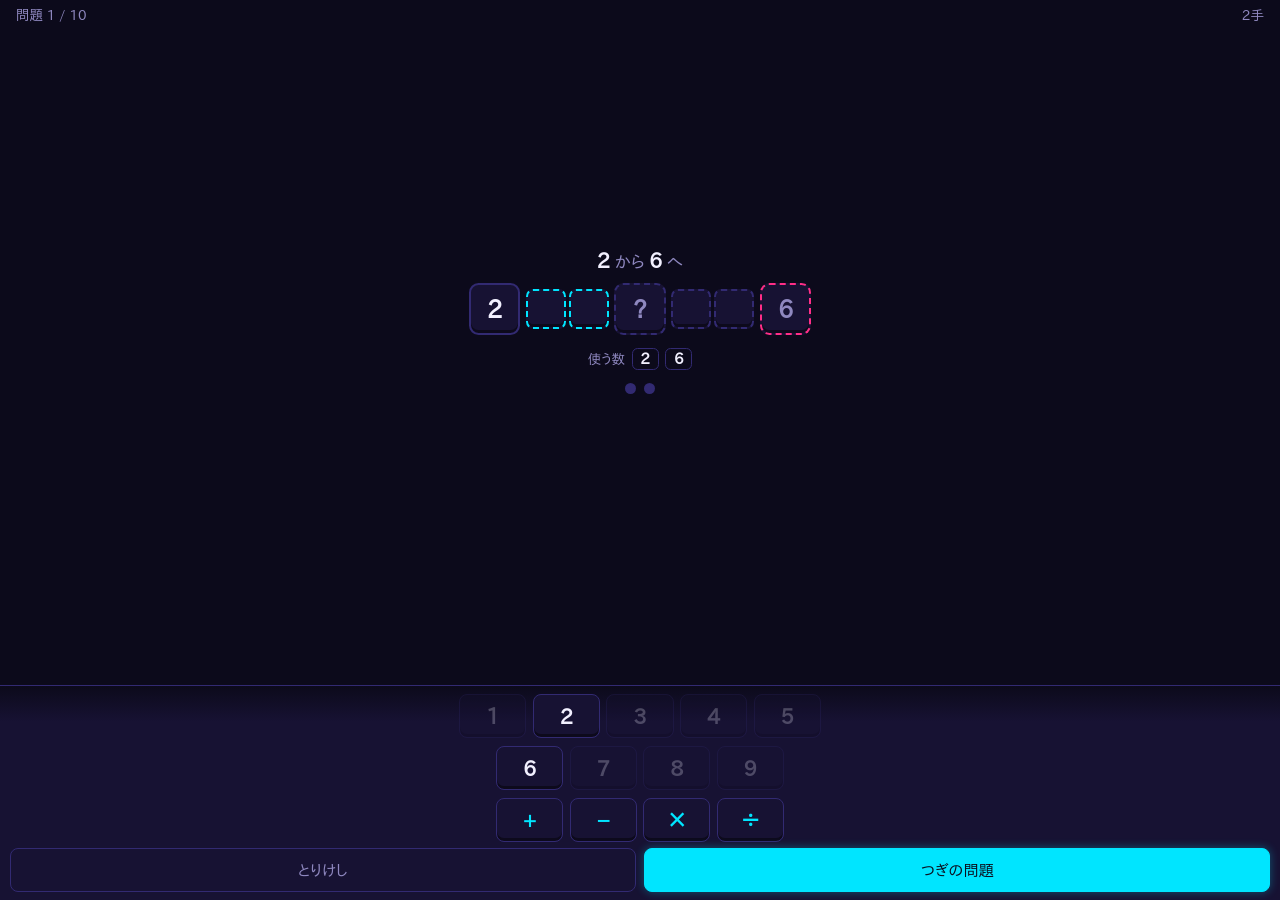
==== kazunect-p1/index.html @ b9d55fd7 "カズネクト試作3（材料を使い切る道つなぎ）を公開プレビューへ差し替える 制作正本は yofuke-project の prototypes/kazunect-p1 と _nect-shared。 ne" ====
<!doctype html>
<html lang="ja">
<head>
<meta charset="utf-8">
<meta name="viewport" content="width=device-width, initial-scale=1, viewport-fit=cover">
<title>カズネクト 試作3（道つなぎ）</title>
<!--
  カズネクト 試作3 — 材料を使い切る道つなぎ

  4度目の形。判定の履歴は README.md。要点だけ:
    1. 一本の式の穴埋め → 総当たりが最適戦略（「順番に押すのは作業」）
    2. 交差型 → 縦と横が独立していて道が繋がらない
    3. ゴールへ着くだけの道つなぎ → 3手で中央159通り。手なりで着く
  共通原因は「14種類をいつでも自由に選べる」こと。資源が無限だと計画が要らない。

  渡された数を一度ずつ全部使う規則を入れると、道が1〜3通りへ落ちる。
  「7を最後に使うと9を超える、だから先に使う」という逆算が要る。

  確かめたいのは1点だけ。**間を埋めて先の道が繋がるのが面白いか。**

  正解判定はこの画面に無い。生成器が作った対応表を引くだけ（INC-2026-08-13-005）。
  見た目は `_nect-shared/nect.css`（コトネクトのアートディレクション）。
-->
<link rel="stylesheet" href="nect.css">
<style>
  /* 道。左から右へ読み、入りきらない分は折り返す。 */
  .road {
    display: flex; flex-wrap: wrap; align-items: center; justify-content: center;
    gap: 0.3rem 0.35rem;
    --station: clamp(2.1rem, min(13vw, 7vh), 3.2rem);
    --small: clamp(1.7rem, min(10vw, 5.5vh), 2.5rem);
  }
  .station {
    width: var(--station); height: var(--station);
    font-size: clamp(1rem, 5.5vw, 1.5rem);
  }
  .station--goal { border-color: var(--hot); color: var(--hot); }
  .station--unknown { color: var(--dim); border-style: dashed; }

  /* 1手ぶん（演算子と数）。駅より小さくして、駅が道の節目に見えるようにする。 */
  .move { display: flex; gap: 0.2rem; }
  .move .nect-tile {
    width: var(--small); height: var(--small);
    font-size: clamp(0.85rem, 4.5vw, 1.2rem);
    border-radius: 0.45rem;
  }
  .move.is-current .nect-tile--blank { border-color: var(--accent); }

  .goal-line { font-size: var(--fs-strong); color: var(--dim); text-align: center; }
  .goal-line b { color: var(--fg); font-size: var(--fs-lead); }

  /* 使う数。使ったら消える。残りが見えることが逆算の材料になる。 */
  .hand { display: flex; gap: 0.4rem; align-items: center; font-size: var(--fs-aux); color: var(--dim); }
  .hand-chip {
    min-width: 1.7rem; padding: 0.15rem 0.35rem; text-align: center;
    border: 1px solid var(--box-border); border-radius: 0.35rem;
    color: var(--fg); font-size: var(--fs-body); font-weight: 700;
  }
  .hand-chip.is-used { opacity: 0.28; text-decoration: line-through; }

  .nect-pad button:disabled { opacity: 0.25; cursor: default; }
  .found-list { display: flex; flex-wrap: wrap; gap: 0.2rem 0.8rem; justify-content: center;
    font-size: var(--fs-aux); color: var(--dim); min-height: 1.1em; }
</style>
</head>
<body>
<div class="nect-app">
  <header class="nect-header">
    <span id="progress"></span>
    <span id="band"></span>
  </header>

  <main class="nect-stage">
    <div class="goal-line" id="goalLine"></div>
    <div class="road" id="road"></div>
    <div class="hand" id="hand"></div>
    <div class="nect-pips" id="pips"></div>
    <div class="nect-msg" id="msg"></div>
    <div class="found-list" id="foundList"></div>
  </main>

  <div class="nect-pad">
    <div class="nect-pad__row" id="row1"></div>
    <div class="nect-pad__row" id="row2"></div>
    <div class="nect-pad__row nect-pad__row--ops" id="row3"></div>
  </div>
  <div class="nect-actions">
    <button id="clear">とりけし</button>
    <button id="next" class="is-primary">つぎの問題</button>
  </div>
</div>

<script src="hand-puzzles.js"></script>
<script>
(function () {
  "use strict";
  const PUZZLES = window.KAZUNECT_PUZZLES || [];
  const $ = (id) => document.getElementById(id);
  const glyph = (t) => (t === "-" ? "−" : t);

  let index = 0;
  let moves = [];   // [{op, operand, result}] 埋まった手。result は生成器の対応表から引く
  let pendingOp = null;
  let found = [];

  const puzzle = () => PUZZLES[index];

  /**
   * いま埋まっている手から、次に進める駅を求める。
   *
   * **計算はここでしない。** 生成器が出した道のどれかと前方一致していれば、その道の
   * 結果を借りる。一致しなければ「進めない」。同じ計算規則を画面へ書くと必ずズレる。
   */
  function stationAfter(n) {
    const p = puzzle();
    const prefix = moves.slice(0, n).map((m) => `${m.op}${m.operand}`).join(" ");
    for (const route of p.routes) {
      const rp = route.slice(0, n).map((s) => `${s.op}${s.operand}`).join(" ");
      if (rp === prefix) return route[n - 1].result;
    }
    return null;
  }

  function load(i) {
    index = i;
    moves = [];
    pendingOp = null;
    found = [];
    setMsg("", false);
    render();
  }

  function setMsg(text, warn) {
    const el = $("msg");
    el.textContent = text;
    el.className = "nect-msg" + (warn ? " nect-msg--warn" : "");
  }

  const remainingHand = () => {
    const p = puzzle();
    const used = moves.map((m) => m.operand);
    const rest = [...p.hand];
    for (const u of used) {
      const at = rest.indexOf(u);
      if (at !== -1) rest.splice(at, 1);
    }
    return rest;
  };

  function tile(cls, text) {
    const el = document.createElement("div");
    el.className = cls;
    el.textContent = text;
    return el;
  }

  function render() {
    const p = puzzle();
    $("progress").textContent = `問題 ${index + 1} / ${PUZZLES.length}`;
    $("band").textContent = p.band;
    $("goalLine").innerHTML = `<b>${p.start}</b> から <b>${p.goal}</b> へ`;

    const road = $("road");
    road.innerHTML = "";
    road.appendChild(tile("nect-tile nect-tile--fixed station", p.start));

    for (let n = 0; n < p.hand.length; n++) {
      const m = moves[n];
      const isCurrent = n === moves.length && pendingOp === null
        || (n === moves.length && pendingOp !== null);

      const group = document.createElement("div");
      group.className = "move" + (isCurrent ? " is-current" : "");
      const opText = m ? glyph(m.op) : (n === moves.length && pendingOp ? glyph(pendingOp) : "");
      const numText = m ? m.operand : "";
      group.appendChild(tile("nect-tile nect-tile--blank" + (opText ? " is-filled" : ""), opText));
      group.appendChild(tile("nect-tile nect-tile--blank" + (numText ? " is-filled" : ""), numText));
      road.appendChild(group);

      const last = n === p.hand.length - 1;
      if (m) {
        road.appendChild(tile(
          "nect-tile nect-tile--fixed station" + (last ? " station--goal" : ""),
          String(m.result)));
      } else {
        road.appendChild(tile(
          "nect-tile station station--unknown" + (last ? " station--goal" : ""),
          last ? p.goal : "?"));
      }
    }

    const hand = $("hand");
    hand.innerHTML = "<span>使う数</span>";
    const rest = remainingHand();
    const restCopy = [...rest];
    for (const d of p.hand) {
      const at = restCopy.indexOf(d);
      const used = at === -1;
      if (!used) restCopy.splice(at, 1);
      hand.appendChild(tile("hand-chip" + (used ? " is-used" : ""), d));
    }

    const pips = $("pips");
    pips.innerHTML = "";
    for (let k = 0; k < p.routes.length; k++) {
      pips.appendChild(tile("nect-pip" + (found.includes(k) ? " is-on" : ""), ""));
    }

    $("foundList").innerHTML = found.map((k) => {
      const r = p.routes[k];
      return `<span>${p.start} ${r.map((s) => glyph(s.op) + s.operand).join(" ")}</span>`;
    }).join("");

    // 使える数だけを押せるようにする。押してから弾かれるより、押せないほうが早く分かる。
    for (const b of document.querySelectorAll("#row1 button, #row2 button")) {
      b.disabled = !rest.includes(b.dataset.value);
    }
    $("next").textContent = index + 1 >= PUZZLES.length ? "さいしょへ" : "つぎの問題";
  }

  function place(kind, value) {
    const p = puzzle();
    if (moves.length >= p.hand.length) return;

    if (kind === "op") { pendingOp = value; render(); return; }
    if (pendingOp === null) { setMsg("さきに記号をえらぶ", true); return; }

    moves.push({ op: pendingOp, operand: value, result: null });
    const result = stationAfter(moves.length);
    if (result === null) {
      moves.pop();
      pendingOp = null;
      render();
      const road = $("road");
      road.classList.add("nect-rejected");
      setMsg("そこへは進めない", true);
      setTimeout(() => road.classList.remove("nect-rejected"), 300);
      return;
    }
    moves[moves.length - 1].result = result;
    pendingOp = null;
    render();
    $("road").classList.add("nect-connected");
    setTimeout(() => $("road").classList.remove("nect-connected"), 500);

    if (moves.length === p.hand.length) finish();
    else setMsg("繋がった", false);
  }

  function finish() {
    const p = puzzle();
    const key = moves.map((m) => `${m.op}${m.operand}`).join(" ");
    const hit = p.accepted[key];
    if (hit === undefined) { setMsg("ゴールに届かない", true); return; }
    if (found.includes(hit)) { setMsg("それはもう見つけた道", true); return; }

    found.push(hit);
    render();
    const left = p.routes.length - found.length;
    setMsg(left === 0 ? "ぜんぶ繋がった" : `ゴール　のこり ${left} 通り`, false);
    if (left > 0) setTimeout(() => { moves = []; pendingOp = null; render(); }, 900);
  }

  const fill = (row, list, kind) => {
    for (const c of list) {
      const b = document.createElement("button");
      b.textContent = glyph(c);
      b.dataset.value = c;
      b.addEventListener("click", () => place(kind, c));
      row.appendChild(b);
    }
  };
  fill($("row1"), ["1", "2", "3", "4", "5"], "num");
  fill($("row2"), ["6", "7", "8", "9"], "num");
  fill($("row3"), ["+", "-", "×", "÷"], "op");

  $("clear").addEventListener("click", () => { moves = []; pendingOp = null; setMsg("", false); render(); });
  $("next").addEventListener("click", () => load((index + 1) % PUZZLES.length));

  if (PUZZLES.length === 0) $("msg").textContent = "問題データが読み込めていません（hand-puzzles.js）";
  else load(0);
})();
</script>
</body>
</html>
---- kazunect-p1/nect.css ----
/*
 * ネクトシリーズ共通の見た目（2026-08-13新設）
 *
 * ## これは何か
 *
 * コトネクトのアートディレクション「C：アミューズメント系」（ようすけさん選定・2026-07-25）
 * を、次作以降が**作り直さずに使える形**へ切り出したもの。暗い紫紺にネオンが光る、
 * ゲームセンター的な高揚感。色・発光・面取り・文字寸法はすべてここのトークンで決める。
 *
 * ようすけさん指示（2026-08-13）:
 * 「コトネクトで培った土台を存分に活用しながらさらにブラッシュアップしていき、
 *   3作目は更に楽に作れるようにね」
 *
 * ## 何を共有し、何を共有しないか
 *
 * **共有する:** 色、発光、面取り、書体、文字寸法、タップ寸法、マス、選択肢パッド、接続演出。
 *   どの作品でも同じであるべきで、作品ごとに作り直す理由が無いもの。
 *
 * **共有しない:** 盤面の並べ方、遊びの規則、判定、問題データ。作品ごとに違う。
 *   ここへ入れると「共通のつもりで作品固有」が混ざり、次作が外せなくなる。
 *
 * ## いまの状態（正直に書く）
 *
 * **コトネクト本体はまだこのファイルを読んでいない。** 出荷済みのゲームのCSSを
 * 差し替えるのは別の作業で、いま触ると販売中の成果物に手を入れることになる。
 * したがって現状は**コトネクトのトークンを写したもの**であり、コピーである。
 *
 * コピーは必ず古くなる（`INCIDENTS.md` INC-2026-08-13-005 がまさにそれ）。
 * そのため `tools/check-tokens.mjs` がコトネクト側のトークンと突き合わせて、
 * ズレたら落ちるようにしてある。コトネクトを次に触る時に、あちらをこちらへ寄せる。
 */

:root {
  color-scheme: dark;

  /* 色 */
  --bg: #0c0a1b;
  --fg: #f2f0ff;
  --dim: #8f88c0;
  --accent: #00e5ff;   /* ネオンシアン＝主役 */
  --hot: #ff2e88;      /* ネオンマゼンタ＝強調・記録更新 */
  --box-bg: #171233;
  --box-border: #322a72;
  --danger: #ff5470;
  --ok: var(--accent);

  /* 発光と面取り（アミューズメント感の核） */
  --glow: 0 0 14px rgba(0, 229, 255, 0.55);
  --glow-soft: 0 0 10px rgba(0, 229, 255, 0.32);
  --glow-hot: 0 0 14px rgba(255, 46, 136, 0.55);
  --bevel: inset 0 -3px 0 rgba(0, 0, 0, 0.45);
  --speed: 140ms;

  /*
   * 文字スケールとタップ寸法。
   *
   * **下限を絶対値で決め、すべての font-size がこれを参照する。**
   * 個々の指定が独自に clamp(…vh…) を持つと、画面が低いほど縮む性質を持ちながら
   * 下限だけがばらばらになり、低い画面で10〜13pxまで縮む箇所が繰り返し現れる。
   * コトネクトで実際に起き、見つかるたびにその箇所だけ直していた。
   * 生の vh を font-size へ直接書かない。
   */
  --fs-min-aux: 13px;   /* 補助・注釈・装飾ラベルの下限 */
  --fs-min-body: 14px;  /* 読ませる文・操作ラベルの下限 */
  --tap-min: 44px;      /* 主要操作の最小タップ寸法 */

  --fs-aux: clamp(var(--fs-min-aux), 2vh, 0.85rem);
  --fs-body: clamp(var(--fs-min-body), 2.2vh, 0.95rem);
  --fs-strong: clamp(var(--fs-min-body), 2.4vh, 1.05rem);
  --fs-lead: clamp(1rem, 3vh, 1.3rem);
  --fs-head: clamp(1.2rem, 4vh, 1.7rem);
  --fs-hero: clamp(1.6rem, 7vh, 2.8rem);
}

* { box-sizing: border-box; }

/*
 * 日本語字形を必ず出すための書体指定。
 *
 * 日本語書体を各OSぶん名指しし、汎用フォールバックへ落ちる前に必ず日本語書体へ当てる。
 * 曖昧な system-ui を日本語書体より前に置かない。コトネクトでは、これを怠っていた時に
 * Chromiumが**中国語書体 WenQuanYi Zen Hei** を選び、画面全体が中国語字形で描かれていた
 * （ようすけさん指摘「変な漢字になっている」）。`<html lang="ja">` は中国語専用書体に効かない。
 */
body {
  margin: 0;
  padding: 0;
  background: var(--bg);
  color: var(--fg);
  font-family: "Hiragino Sans", "Hiragino Kaku Gothic ProN", "Noto Sans JP", "Noto Sans CJK JP",
    "Yu Gothic Medium", "Yu Gothic", YuGothic, Meiryo, "IPAexGothic", "IPAPGothic",
    "IPAGothic", "TakaoPGothic", sans-serif;
  width: 100%;
}

/*
 * フォーム部品は既定で書体を継承しない（UAスタイルが独自の font を当てる）。
 * ゲームの文字はほとんどがボタン上にあるため、抜けると画面全体に影響する。
 */
button, input, select, textarea, optgroup { font-family: inherit; }

code, kbd, samp, pre {
  font-family: ui-monospace, SFMono-Regular, Menlo, Consolas, "Noto Sans Mono CJK JP",
    "Noto Sans JP", "IPAGothic", monospace;
}

/* ------------------------------------------------------------------ *
 * マス — コトネクトの `.kana-box` に相当。文字や数字を1つ収める枠。
 * ------------------------------------------------------------------ */

.nect-tile {
  display: flex;
  align-items: center;
  justify-content: center;
  font-size: var(--fs-hero);
  font-weight: 800;
  background: var(--box-bg);
  border: 2px solid var(--box-border);
  border-radius: 0.6rem;
  color: var(--fg);
  box-shadow: var(--bevel);
  transition: transform var(--speed) ease, box-shadow var(--speed) ease,
    border-color var(--speed) ease, color var(--speed) ease;
}

/* 空欄。埋める場所であることを枠線で示す。 */
.nect-tile--blank {
  border-style: dashed;
  border-color: var(--box-border);
  color: var(--accent);
  cursor: pointer;
}
.nect-tile--blank.is-filled { border-style: solid; }

/* いま入力対象になっている空欄。呼吸で「ここ」を示す。 */
.nect-tile--blank.is-selected {
  border-color: var(--accent);
  animation: nect-breathe 1.6s ease-in-out infinite;
}

/* 盤面に最初から置かれているマス。操作対象ではない。 */
.nect-tile--fixed { cursor: default; }
.nect-tile--op { color: var(--dim); }

@keyframes nect-breathe {
  0%, 100% { box-shadow: var(--glow-soft), var(--bevel); }
  50%      { box-shadow: var(--glow), var(--bevel); }
}

/*
 * 繋がった瞬間。ネクトシリーズの核（企画正本「繋ぐ」）を、操作の手応えとして返す。
 * 左から順に光らせて、関係が通ったことを見せる。
 */
.nect-connected .nect-tile { animation: nect-hit 420ms ease-out; }
.nect-connected .nect-tile:nth-child(2) { animation-delay: 60ms; }
.nect-connected .nect-tile:nth-child(3) { animation-delay: 120ms; }
.nect-connected .nect-tile:nth-child(4) { animation-delay: 180ms; }
.nect-connected .nect-tile:nth-child(5) { animation-delay: 240ms; }

@keyframes nect-hit {
  0%   { transform: translateY(0) scale(1); }
  35%  {
    transform: translateY(-4px) scale(1.06);
    border-color: var(--accent);
    color: var(--accent);
    box-shadow: 0 0 18px rgba(0, 229, 255, 0.75), var(--bevel);
  }
  100% { transform: translateY(0) scale(1); }
}

/* 噛み合わなかった時。赤い×だけで終わらせず、揃わない感じを短く返す。 */
@keyframes nect-nudge {
  0%, 100% { transform: translateX(0); }
  25%      { transform: translateX(-5px); }
  75%      { transform: translateX(5px); }
}
.nect-rejected { animation: nect-nudge 280ms ease; }

/* ------------------------------------------------------------------ *
 * 選択肢パッド — 画面下に常設する。作品ごとに中身は変わるが、寸法と質感は共通。
 * ------------------------------------------------------------------ */

.nect-pad {
  display: flex;
  flex-direction: column;
  gap: 0.5rem;
  padding: 0.5rem 0.6rem 0.4rem;
  background: linear-gradient(180deg, rgba(23, 18, 51, 0) 0%, var(--box-bg) 22%);
  border-top: 1px solid var(--box-border);
}

.nect-pad__row {
  display: flex;
  gap: 0.4rem;
  justify-content: center;
}

.nect-pad button {
  flex: 1;
  max-width: 4.2rem;
  min-width: var(--tap-min);
  min-height: var(--tap-min);
  font-size: var(--fs-lead);
  font-weight: 700;
  color: var(--fg);
  background: var(--box-bg);
  border: 1px solid var(--box-border);
  border-radius: 0.5rem;
  box-shadow: var(--bevel);
  cursor: pointer;
  transition: transform var(--speed) ease, box-shadow var(--speed) ease;
}
.nect-pad button:active {
  transform: translateY(1px);
  box-shadow: var(--glow-soft), var(--bevel);
}
.nect-pad__row--ops button { color: var(--accent); }

/* ------------------------------------------------------------------ *
 * 画面の骨格と補助表示
 * ------------------------------------------------------------------ */

/*
 * **1画面に収める。** `min-height` で伸びるに任せると、選択肢や「つぎの問題」が
 * 画面外へ出てスクロールしないと押せない（2026-08-13・ようすけさん実機報告
 * 「次の問題ボタンがスクロールしないと押せないのがめんどくさい」）。
 *
 * 高さを固定し、はみ出す余地は**盤面側が縮んで吸収する**。操作部は常に画面内。
 */
.nect-app {
  display: flex;
  flex-direction: column;
  height: 100dvh;
  overflow: hidden;
  padding-top: env(safe-area-inset-top);
}

/*
 * ヘッダーは**折り返しを許す**。1行固定にすると、中身が横幅を超えた時に
 * 外へ押し出されるだけで消える。コトネクトで実際に起き、9寸法中8寸法で
 * 「設定・情報」がタップ不能になっていた。ラベルを短くする対症療法は、
 * 文字数やフォントが変われば必ず再発するので採らない。
 */
.nect-header {
  flex: 0 0 auto;
  display: flex;
  align-items: baseline;
  justify-content: space-between;
  flex-wrap: wrap;
  row-gap: 0.35rem;
  gap: 0.5rem;
  padding: 0.5rem 1rem 0.2rem;
  font-size: var(--fs-aux);
  color: var(--dim);
}

/*
 * 縮む側。`min-height: 0` が無いと、flexの既定（min-height: auto）で中身より
 * 小さくなれず、下の操作部を押し出す。1画面に収める仕掛けの要。
 */
.nect-stage {
  flex: 1;
  min-height: 0;
  display: flex;
  flex-direction: column;
  align-items: center;
  justify-content: center;
  gap: clamp(0.4rem, 1.5vh, 1rem);
  padding: 0.4rem 0.8rem;
}

/* 発見の目印 */
.nect-pips { display: flex; gap: 0.5rem; }
.nect-pip {
  width: 0.7rem; height: 0.7rem; border-radius: 50%;
  background: var(--box-border);
  transition: background var(--speed) ease, box-shadow var(--speed) ease;
}
.nect-pip.is-on { background: var(--accent); box-shadow: var(--glow-soft); }

.nect-msg {
  min-height: 1.4em;
  font-size: var(--fs-strong);
  color: var(--accent);
  text-align: center;
}
.nect-msg--warn { color: var(--hot); }

.nect-note { font-size: var(--fs-aux); color: var(--dim); text-align: center; }

.nect-actions {
  display: flex;
  gap: 0.5rem;
  justify-content: center;
  padding: 0 0.6rem calc(0.5rem + env(safe-area-inset-bottom));
  background: var(--box-bg);
}
.nect-actions button {
  flex: 1;
  min-height: var(--tap-min);
  font-size: var(--fs-body);
  font-weight: 600;
  border-radius: 0.5rem;
  cursor: pointer;
  border: 1px solid var(--box-border);
  background: var(--box-bg);
  color: var(--dim);
}
.nect-actions button.is-primary {
  border-color: var(--accent);
  background: var(--accent);
  color: #0b1020;
  box-shadow: var(--glow-soft);
}
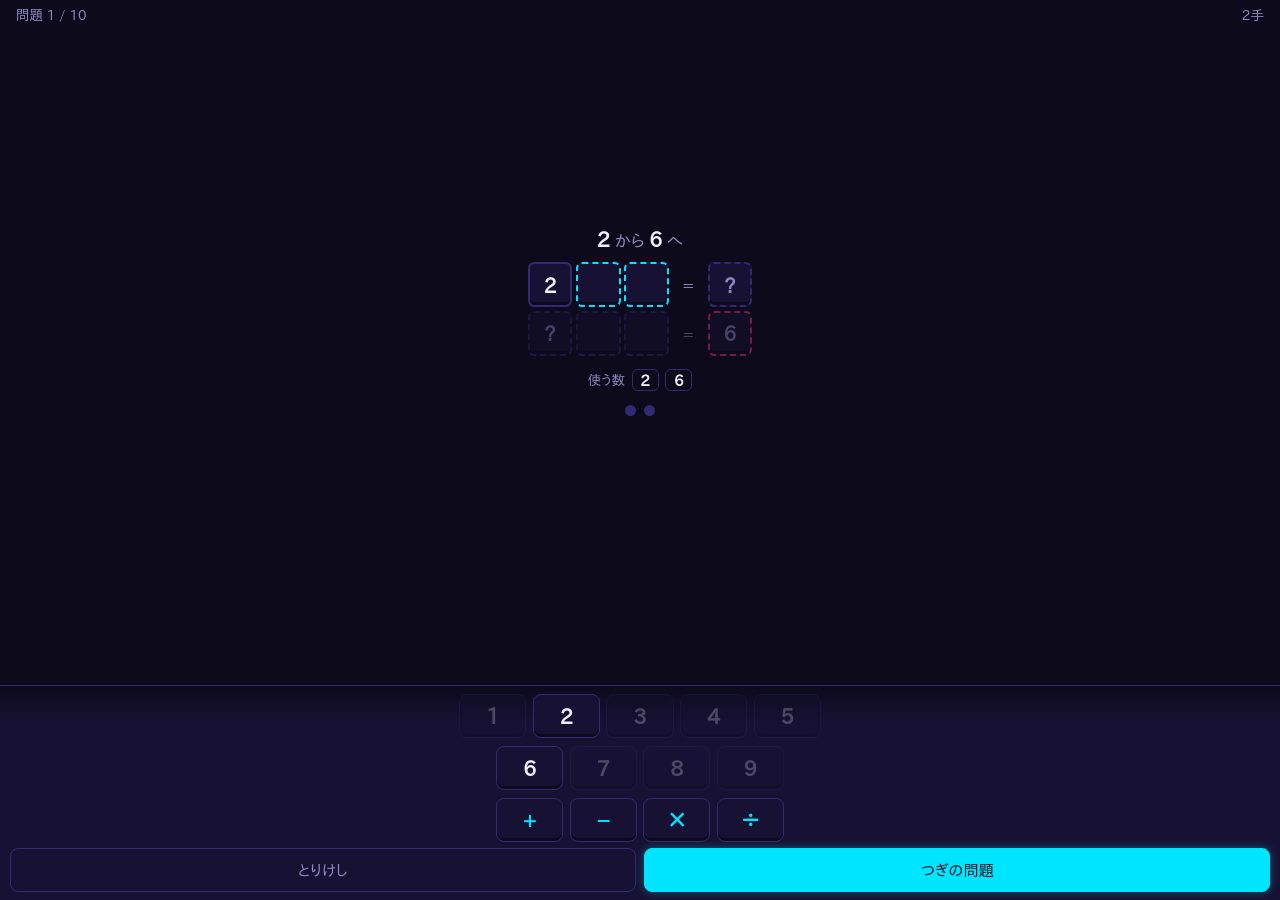
==== commit 9fc3b6dc: "各手を1行の式にした版と5手の問題を公開プレビューへ反映する 制作正本は yofuke-project の prototypes/kazunect-p1。  Co-Authored-By: Claud" ====
--- a/kazunect-p1/index.html
+++ b/kazunect-p1/index.html
@@ -23,28 +23,32 @@
 -->
 <link rel="stylesheet" href="nect.css">
 <style>
-  /* 道。左から右へ読み、入りきらない分は折り返す。 */
-  .road {
-    display: flex; flex-wrap: wrap; align-items: center; justify-content: center;
-    gap: 0.3rem 0.35rem;
-    --station: clamp(2.1rem, min(13vw, 7vh), 3.2rem);
-    --small: clamp(1.7rem, min(10vw, 5.5vh), 2.5rem);
-  }
-  .station {
-    width: var(--station); height: var(--station);
-    font-size: clamp(1rem, 5.5vw, 1.5rem);
-  }
+  /*
+   * 道。**1手ぶんを1行の式として出す。**
+   *
+   * 最初は `3 □□ ? □□ ?` と、演算子と数だけを並べていた。ようすけさん判定
+   * 「＝を使わないと最初よく分からん」。式に見えないと、何をする画面なのかが伝わらない。
+   * 行ごとに `前の答え 記号 数 = 答え` と読める形にする。
+   *
+   * 前の行の答えが次の行の頭になる。**間を埋めると次の行の頭が決まる**ことが、
+   * 縦に並べると一目で分かる（企画正本の「繋ぐ」）。
+   */
+  .road { display: flex; flex-direction: column; gap: 0.25rem; align-items: center;
+    --cell: clamp(1.8rem, min(11vw, 5.2vh), 2.8rem); }
+  .row { display: flex; gap: 0.22rem; align-items: center; }
+  .road .nect-tile {
+    width: var(--cell); height: var(--cell);
+    font-size: clamp(0.85rem, 4.6vw, 1.25rem);
+    border-radius: 0.4rem;
+  }
+  /* 等号は操作対象ではないので、枠を持たせず記号だけを置く。 */
+  .eq { width: calc(var(--cell) * 0.7); text-align: center; color: var(--dim);
+    font-size: clamp(0.8rem, 4vw, 1.1rem); }
   .station--goal { border-color: var(--hot); color: var(--hot); }
   .station--unknown { color: var(--dim); border-style: dashed; }
-
-  /* 1手ぶん（演算子と数）。駅より小さくして、駅が道の節目に見えるようにする。 */
-  .move { display: flex; gap: 0.2rem; }
-  .move .nect-tile {
-    width: var(--small); height: var(--small);
-    font-size: clamp(0.85rem, 4.5vw, 1.2rem);
-    border-radius: 0.45rem;
-  }
-  .move.is-current .nect-tile--blank { border-color: var(--accent); }
+  .row.is-current .nect-tile--blank { border-color: var(--accent); }
+  /* まだ手が決まっていない行は、これから来る道として控えめに見せる。 */
+  .row.is-future { opacity: 0.45; }
 
   .goal-line { font-size: var(--fs-strong); color: var(--dim); text-align: center; }
   .goal-line b { color: var(--fg); font-size: var(--fs-lead); }
@@ -162,31 +166,35 @@
 
     const road = $("road");
     road.innerHTML = "";
-    road.appendChild(tile("nect-tile nect-tile--fixed station", p.start));
 
     for (let n = 0; n < p.hand.length; n++) {
       const m = moves[n];
-      const isCurrent = n === moves.length && pendingOp === null
-        || (n === moves.length && pendingOp !== null);
-
-      const group = document.createElement("div");
-      group.className = "move" + (isCurrent ? " is-current" : "");
-      const opText = m ? glyph(m.op) : (n === moves.length && pendingOp ? glyph(pendingOp) : "");
+      const isCurrent = n === moves.length;
+      const last = n === p.hand.length - 1;
+
+      const row = document.createElement("div");
+      row.className = "row" + (isCurrent ? " is-current" : "")
+        + (n > moves.length ? " is-future" : "");
+
+      // 行の頭＝前の行の答え。最初の行だけスタートの数。
+      const from = n === 0 ? p.start : (moves[n - 1] ? String(moves[n - 1].result) : "?");
+      row.appendChild(tile(
+        "nect-tile " + (from === "?" ? "station station--unknown" : "nect-tile--fixed"), from));
+
+      const opText = m ? glyph(m.op) : (isCurrent && pendingOp ? glyph(pendingOp) : "");
       const numText = m ? m.operand : "";
-      group.appendChild(tile("nect-tile nect-tile--blank" + (opText ? " is-filled" : ""), opText));
-      group.appendChild(tile("nect-tile nect-tile--blank" + (numText ? " is-filled" : ""), numText));
-      road.appendChild(group);
-
-      const last = n === p.hand.length - 1;
+      row.appendChild(tile("nect-tile nect-tile--blank" + (opText ? " is-filled" : ""), opText));
+      row.appendChild(tile("nect-tile nect-tile--blank" + (numText ? " is-filled" : ""), numText));
+      row.appendChild(tile("eq", "="));
+
+      // 行の答え。最後の行だけは最初からゴールが見えている。
       if (m) {
-        road.appendChild(tile(
-          "nect-tile nect-tile--fixed station" + (last ? " station--goal" : ""),
-          String(m.result)));
+        row.appendChild(tile("nect-tile nect-tile--fixed" + (last ? " station--goal" : ""), String(m.result)));
       } else {
-        road.appendChild(tile(
-          "nect-tile station station--unknown" + (last ? " station--goal" : ""),
+        row.appendChild(tile("nect-tile station--unknown" + (last ? " station--goal" : ""),
           last ? p.goal : "?"));
       }
+      road.appendChild(row);
     }
 
     const hand = $("hand");
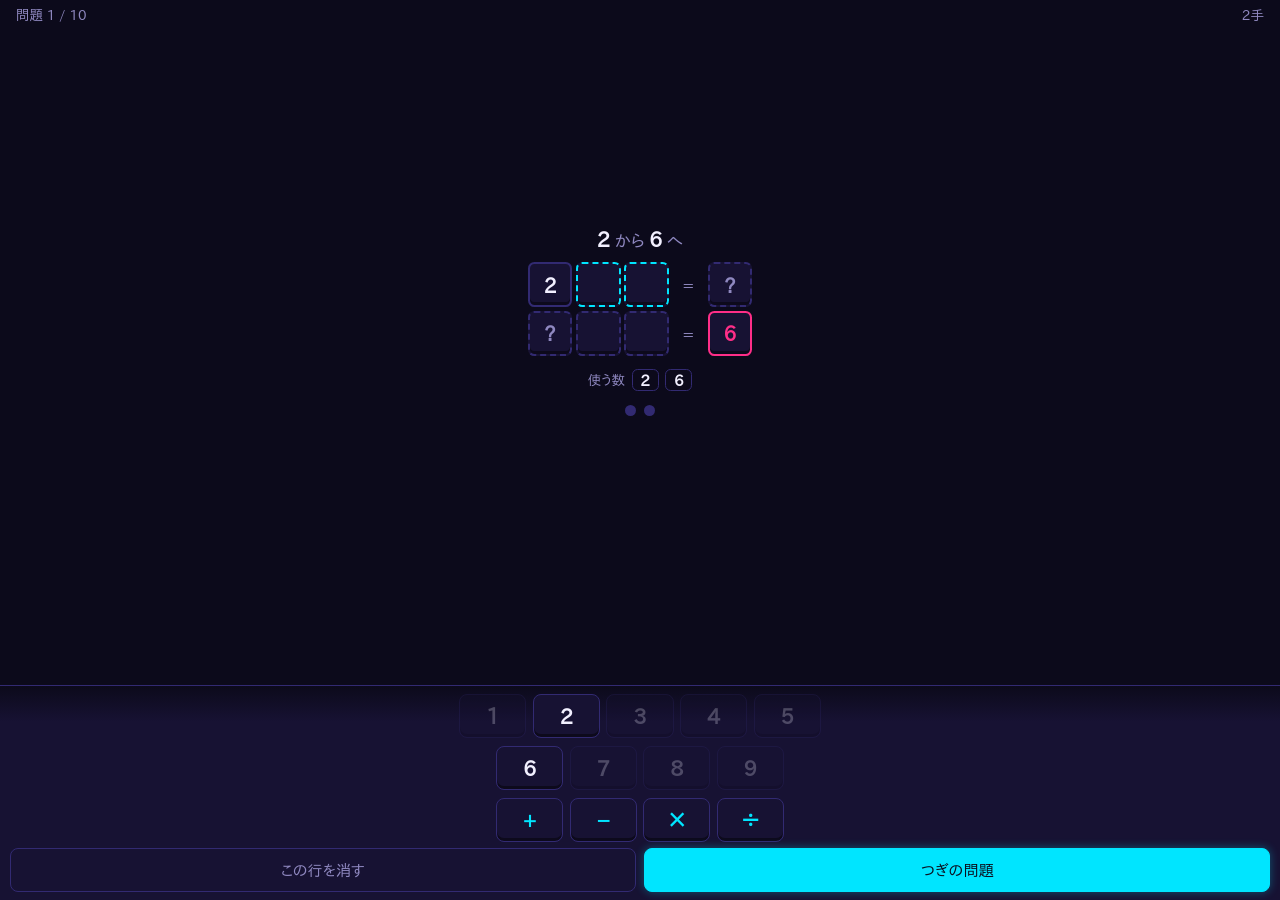
==== commit 8e3eb58b: "どの行からでも埋められる版を公開プレビューへ反映する 制作正本は yofuke-project の prototypes/kazunect-p1。  Co-Authored-By: Claude Op" ====
--- a/kazunect-p1/index.html
+++ b/kazunect-p1/index.html
@@ -89,7 +89,7 @@
     <div class="nect-pad__row nect-pad__row--ops" id="row3"></div>
   </div>
   <div class="nect-actions">
-    <button id="clear">とりけし</button>
+    <button id="clear">この行を消す</button>
     <button id="next" class="is-primary">つぎの問題</button>
   </div>
 </div>
@@ -99,35 +99,86 @@
 (function () {
   "use strict";
   const PUZZLES = window.KAZUNECT_PUZZLES || [];
+  const STEPS = window.KAZUNECT_STEPS || {};   // "元の数|記号|使う数" → 答え
   const $ = (id) => document.getElementById(id);
   const glyph = (t) => (t === "-" ? "−" : t);
 
   let index = 0;
-  let moves = [];   // [{op, operand, result}] 埋まった手。result は生成器の対応表から引く
+  /*
+   * 行ごとの手。**どの行から埋めてもよい。**
+   *
+   * 最初は先頭から順にしか置けなかった。ようすけさん判定「数独のように、ここの
+   * マスにはこれしかあり得ないからまずここを埋める、という解き方ができればいいが、
+   * 頭の中だけで何手も暗算を繰り返すのは普通の子供にはキツい」。
+   *
+   * 順番を強制すると、1手置くために先まで暗算で読む必要が出る。**どこからでも
+   * 置けるようにすると、決まる場所から埋められ、途中の数は盤面が覚えてくれる。**
+   */
+  let moves = [];      // 行番号 → {op, operand} または null
+  let selected = 0;    // いま入力対象の行
   let pendingOp = null;
   let found = [];
 
   const puzzle = () => PUZZLES[index];
 
   /**
-   * いま埋まっている手から、次に進める駅を求める。
-   *
-   * **計算はここでしない。** 生成器が出した道のどれかと前方一致していれば、その道の
-   * 結果を借りる。一致しなければ「進めない」。同じ計算規則を画面へ書くと必ずズレる。
+   * いま置かれている手と矛盾しない道を絞る。
+   *
+   * **計算はここでしない。** 生成器が出した道のうち、置かれた手と全部一致するものを
+   * 残すだけ。同じ計算規則を画面へ書くと片方だけ直されてズレる（INC-2026-08-13-005）。
    */
-  function stationAfter(n) {
-    const p = puzzle();
-    const prefix = moves.slice(0, n).map((m) => `${m.op}${m.operand}`).join(" ");
-    for (const route of p.routes) {
-      const rp = route.slice(0, n).map((s) => `${s.op}${s.operand}`).join(" ");
-      if (rp === prefix) return route[n - 1].result;
-    }
-    return null;
+  function consistentRoutes(trial) {
+    const p = puzzle();
+    const state = trial ?? moves;
+    return p.routes.filter((route) =>
+      state.every((m, n) => !m || (route[n].op === m.op && route[n].operand === m.operand)));
+  }
+
+  /**
+   * 各駅の数を求める。**局所的に決まる分だけ**を出す。
+   *
+   * 最初は「矛盾しない道が1本に絞れたら全部見せる」実装にしていたが、それだと
+   * 2行埋めた時点で途中の駅が全部現れ、**盤面が答えを教えてしまう**。
+   * 数独は勝手にマスを埋めない。隣から辿って決まる分だけを出す。
+   *
+   *   前向き: スタートが分かっていて、その行が埋まっていれば、次の駅が決まる
+   *   後ろ向き: ゴールが分かっていて、その行が埋まっていれば、手前の駅が決まる
+   *
+   * 両端から埋めれば真ん中で出会う。これが「ここしかあり得ない場所から埋める」遊び。
+   */
+  function stationValues() {
+    const p = puzzle();
+    const n = p.hand.length;
+    const known = new Array(n + 1).fill(null);
+    known[0] = Number(p.start);
+    known[n] = Number(p.goal);
+
+    // 決まるものが無くなるまで、前向き・後ろ向きの両方を繰り返す。
+    for (let pass = 0; pass < n + 1; pass++) {
+      for (let i = 0; i < n; i++) {
+        const m = moves[i];
+        if (!m) continue;
+        if (known[i] !== null && known[i + 1] === null) {
+          const to = STEPS[`${known[i]}|${m.op}|${m.operand}`];
+          if (to !== undefined) known[i + 1] = to;
+        }
+        if (known[i + 1] !== null && known[i] === null) {
+          // 同じ手で目的の数になる「元の数」を1〜9から探す。複数あれば決まらない。
+          const cands = [];
+          for (let x = 1; x <= 9; x++) {
+            if (STEPS[`${x}|${m.op}|${m.operand}`] === known[i + 1]) cands.push(x);
+          }
+          if (cands.length === 1) known[i] = cands[0];
+        }
+      }
+    }
+    return known;
   }
 
   function load(i) {
     index = i;
-    moves = [];
+    moves = new Array(PUZZLES[i].hand.length).fill(null);
+    selected = 0;
     pendingOp = null;
     found = [];
     setMsg("", false);
@@ -142,7 +193,7 @@
 
   const remainingHand = () => {
     const p = puzzle();
-    const used = moves.map((m) => m.operand);
+    const used = moves.filter(Boolean).map((m) => m.operand);
     const rest = [...p.hand];
     for (const u of used) {
       const at = rest.indexOf(u);
@@ -166,34 +217,33 @@
 
     const road = $("road");
     road.innerHTML = "";
+    const known = stationValues();
 
     for (let n = 0; n < p.hand.length; n++) {
       const m = moves[n];
-      const isCurrent = n === moves.length;
       const last = n === p.hand.length - 1;
+      const from = known[n];
+      const to = known[n + 1];
 
       const row = document.createElement("div");
-      row.className = "row" + (isCurrent ? " is-current" : "")
-        + (n > moves.length ? " is-future" : "");
-
-      // 行の頭＝前の行の答え。最初の行だけスタートの数。
-      const from = n === 0 ? p.start : (moves[n - 1] ? String(moves[n - 1].result) : "?");
+      row.className = "row" + (n === selected ? " is-current" : "");
+      // 行をタップして、そこから埋められる。決まる場所から手をつけられるようにする。
+      row.addEventListener("click", () => { selected = n; pendingOp = null; render(); });
+
+      const fromText = from === null ? "?" : String(from);
       row.appendChild(tile(
-        "nect-tile " + (from === "?" ? "station station--unknown" : "nect-tile--fixed"), from));
-
-      const opText = m ? glyph(m.op) : (isCurrent && pendingOp ? glyph(pendingOp) : "");
+        "nect-tile " + (fromText === "?" ? "station--unknown" : "nect-tile--fixed"), fromText));
+
+      const opText = m ? glyph(m.op) : (n === selected && pendingOp ? glyph(pendingOp) : "");
       const numText = m ? m.operand : "";
       row.appendChild(tile("nect-tile nect-tile--blank" + (opText ? " is-filled" : ""), opText));
       row.appendChild(tile("nect-tile nect-tile--blank" + (numText ? " is-filled" : ""), numText));
       row.appendChild(tile("eq", "="));
 
-      // 行の答え。最後の行だけは最初からゴールが見えている。
-      if (m) {
-        row.appendChild(tile("nect-tile nect-tile--fixed" + (last ? " station--goal" : ""), String(m.result)));
-      } else {
-        row.appendChild(tile("nect-tile station--unknown" + (last ? " station--goal" : ""),
-          last ? p.goal : "?"));
-      }
+      const toText = to === null ? "?" : String(to);
+      row.appendChild(tile(
+        "nect-tile " + (toText === "?" ? "station--unknown" : "nect-tile--fixed")
+        + (last ? " station--goal" : ""), toText));
       road.appendChild(row);
     }
 
@@ -228,30 +278,43 @@
 
   function place(kind, value) {
     const p = puzzle();
-    if (moves.length >= p.hand.length) return;
 
     if (kind === "op") { pendingOp = value; render(); return; }
     if (pendingOp === null) { setMsg("さきに記号をえらぶ", true); return; }
 
-    moves.push({ op: pendingOp, operand: value, result: null });
-    const result = stationAfter(moves.length);
-    if (result === null) {
-      moves.pop();
+    /*
+     * **その場で分かる範囲だけを弾く。** 元の数が分かっている行で、その手が
+     * 成り立たない（9を超える・0以下になる・割り切れない）場合だけ拒む。
+     *
+     * 「どの道にも合わないから」という理由で拒むのはやめた。それをやると、
+     * 押して弾かれるのを繰り返すだけで正解に辿り着けてしまい、総当たりが
+     * また最適戦略になる（試作1で潰したはずの問題が別の形で戻る）。
+     * 数独と同じで、局所的に置ける手は置けてよく、間違いは後で分かる。
+     */
+    const known = stationValues();
+    if (known[selected] !== null
+        && STEPS[`${known[selected]}|${pendingOp}|${value}`] === undefined) {
       pendingOp = null;
       render();
       const road = $("road");
       road.classList.add("nect-rejected");
-      setMsg("そこへは進めない", true);
+      setMsg("その手では1〜9からはみ出す", true);
       setTimeout(() => road.classList.remove("nect-rejected"), 300);
       return;
     }
-    moves[moves.length - 1].result = result;
+
+    const trial = moves.slice();
+    trial[selected] = { op: pendingOp, operand: value };
+    moves = trial;
     pendingOp = null;
+    // 次に空いている行へ送る。無ければその場に留まる。
+    const nextEmpty = moves.findIndex((m) => m === null);
+    if (nextEmpty !== -1) selected = nextEmpty;
     render();
     $("road").classList.add("nect-connected");
     setTimeout(() => $("road").classList.remove("nect-connected"), 500);
 
-    if (moves.length === p.hand.length) finish();
+    if (moves.every(Boolean)) finish();
     else setMsg("繋がった", false);
   }
 
@@ -259,14 +322,17 @@
     const p = puzzle();
     const key = moves.map((m) => `${m.op}${m.operand}`).join(" ");
     const hit = p.accepted[key];
-    if (hit === undefined) { setMsg("ゴールに届かない", true); return; }
+    if (hit === undefined) { setMsg("この道ではゴールに届かない", true); return; }
     if (found.includes(hit)) { setMsg("それはもう見つけた道", true); return; }
 
     found.push(hit);
     render();
     const left = p.routes.length - found.length;
     setMsg(left === 0 ? "ぜんぶ繋がった" : `ゴール　のこり ${left} 通り`, false);
-    if (left > 0) setTimeout(() => { moves = []; pendingOp = null; render(); }, 900);
+    if (left > 0) setTimeout(() => {
+      moves = new Array(p.hand.length).fill(null);
+      selected = 0; pendingOp = null; render();
+    }, 900);
   }
 
   const fill = (row, list, kind) => {
@@ -282,7 +348,19 @@
   fill($("row2"), ["6", "7", "8", "9"], "num");
   fill($("row3"), ["+", "-", "×", "÷"], "op");
 
-  $("clear").addEventListener("click", () => { moves = []; pendingOp = null; setMsg("", false); render(); });
+  $("clear").addEventListener("click", () => {
+    /*
+     * 選んでいる行だけを消す。全部やり直させない（数独で1マス消すのと同じ感覚）。
+     * ただし全部埋まっている時と、選んだ行がもともと空の時は、まとめて消す。
+     */
+    if (moves.every(Boolean) || !moves[selected]) moves = new Array(puzzle().hand.length).fill(null);
+    else moves[selected] = null;
+    selected = moves.findIndex((m) => m === null);
+    if (selected === -1) selected = 0;
+    pendingOp = null;
+    setMsg("", false);
+    render();
+  });
   $("next").addEventListener("click", () => load((index + 1) % PUZZLES.length));
 
   if (PUZZLES.length === 0) $("msg").textContent = "問題データが読み込めていません（hand-puzzles.js）";
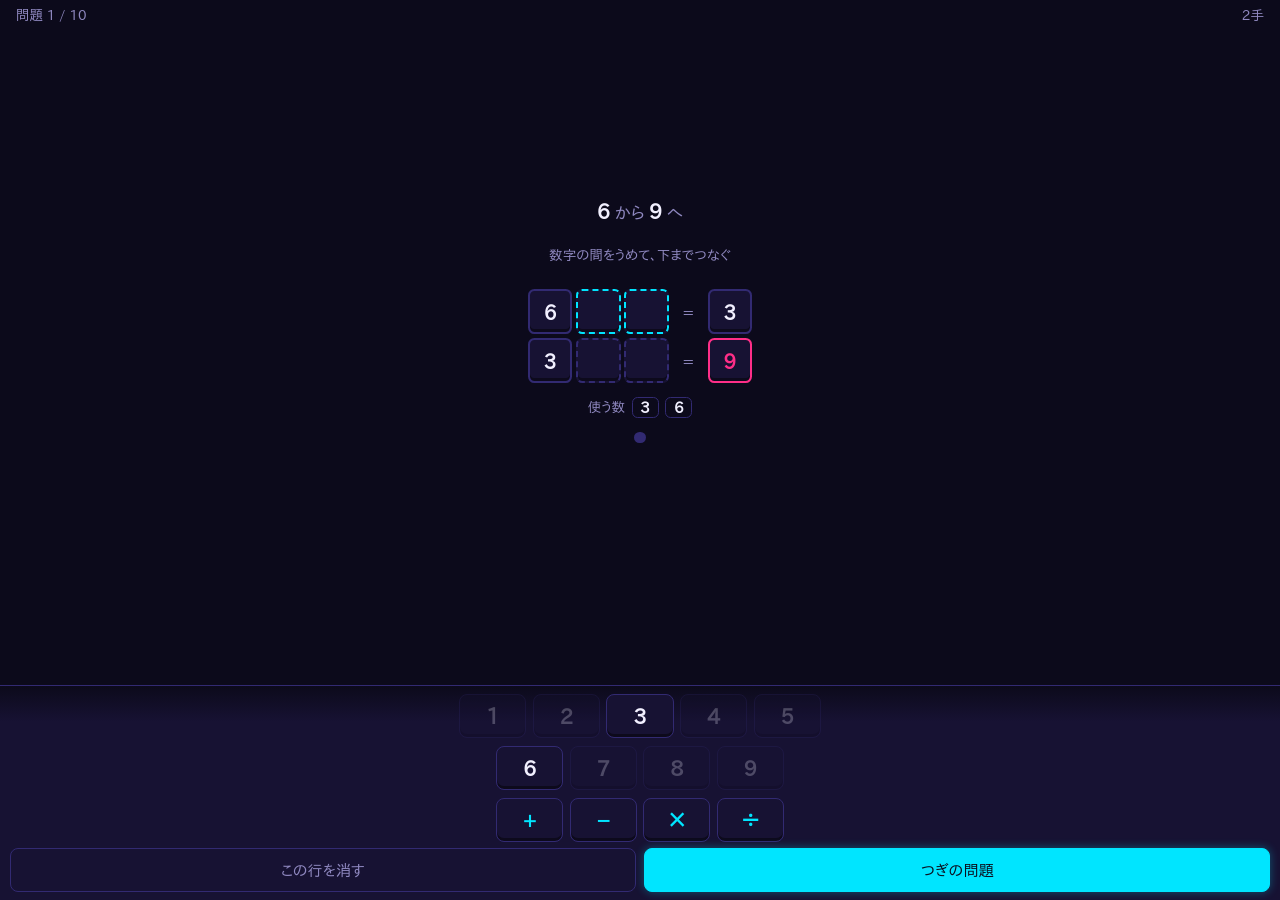
==== commit 5563cce0: "論理だけで解ける問題に差し替える 途中の駅をヒントとして見せ、消去法で最後まで解ける問題だけを出す。 制作正本は yofuke-project の prototypes/kazunect-p1。  C" ====
--- a/kazunect-p1/index.html
+++ b/kazunect-p1/index.html
@@ -76,6 +76,7 @@
 
   <main class="nect-stage">
     <div class="goal-line" id="goalLine"></div>
+    <p class="nect-note">数字の間をうめて、下までつなぐ</p>
     <div class="road" id="road"></div>
     <div class="hand" id="hand"></div>
     <div class="nect-pips" id="pips"></div>
@@ -152,6 +153,15 @@
     const known = new Array(n + 1).fill(null);
     known[0] = Number(p.start);
     known[n] = Number(p.goal);
+    /*
+     * 最初から見せる駅（数独でいうヒントのマス）。
+     *
+     * 鎖の手がかりは両端しか無いので、これが無いと「どの行も決まらない」状態が生まれ、
+     * 当てずっぽうで置くしかなくなる。生成器は**この駅を見せた状態で論理だけで解ける**
+     * ことを確かめた問題だけを出している（ようすけさん指摘「そういうロジックで
+     * 解いていけるように問題を作る必要もある」）。
+     */
+    for (const [i, v] of Object.entries(p.given ?? {})) known[Number(i)] = v;
 
     // 決まるものが無くなるまで、前向き・後ろ向きの両方を繰り返す。
     for (let pass = 0; pass < n + 1; pass++) {
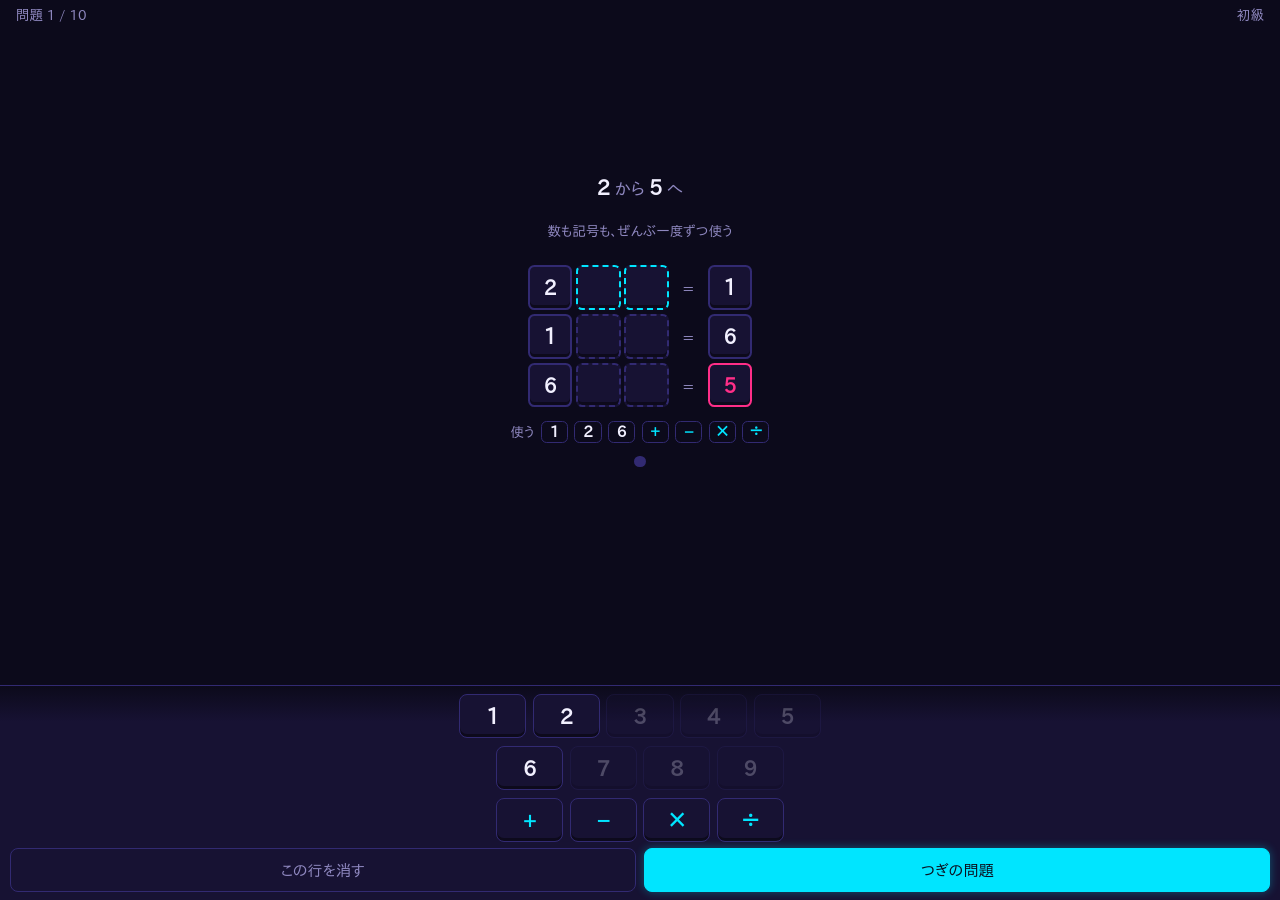
==== commit 0f3650ef: "難易度3段階・記号も使い切りの版を公開プレビューへ反映する 制作正本は yofuke-project の prototypes/kazunect-p1。  Co-Authored-By: Claude" ====
--- a/kazunect-p1/index.html
+++ b/kazunect-p1/index.html
@@ -61,6 +61,8 @@
     color: var(--fg); font-size: var(--fs-body); font-weight: 700;
   }
   .hand-chip.is-used { opacity: 0.28; text-decoration: line-through; }
+  .hand-chip--op { color: var(--accent); }
+  .hand { flex-wrap: wrap; justify-content: center; }
 
   .nect-pad button:disabled { opacity: 0.25; cursor: default; }
   .found-list { display: flex; flex-wrap: wrap; gap: 0.2rem 0.8rem; justify-content: center;
@@ -76,7 +78,7 @@
 
   <main class="nect-stage">
     <div class="goal-line" id="goalLine"></div>
-    <p class="nect-note">数字の間をうめて、下までつなぐ</p>
+    <p class="nect-note">数も記号も、ぜんぶ一度ずつ使う</p>
     <div class="road" id="road"></div>
     <div class="hand" id="hand"></div>
     <div class="nect-pips" id="pips"></div>
@@ -212,6 +214,23 @@
     return rest;
   };
 
+  /**
+   * まだ使っていない記号。**記号も使い切り。**
+   *
+   * 数だけを希少にすると、上級（同時に3個の候補を抱える）が実測2件しか作れなかった。
+   * 記号も希少にすると170件になり、消去法が「どの数を」と「どの記号を」の
+   * 二次元になる（数独の行と列と同じ構造）。
+   */
+  const remainingOps = () => {
+    const used = moves.filter(Boolean).map((m) => m.op);
+    const rest = ["+", "-", "×", "÷"];
+    for (const u of used) {
+      const at = rest.indexOf(u);
+      if (at !== -1) rest.splice(at, 1);
+    }
+    return rest;
+  };
+
   function tile(cls, text) {
     const el = document.createElement("div");
     el.className = cls;
@@ -258,7 +277,7 @@
     }
 
     const hand = $("hand");
-    hand.innerHTML = "<span>使う数</span>";
+    hand.innerHTML = "<span>使う</span>";
     const rest = remainingHand();
     const restCopy = [...rest];
     for (const d of p.hand) {
@@ -267,6 +286,11 @@
       if (!used) restCopy.splice(at, 1);
       hand.appendChild(tile("hand-chip" + (used ? " is-used" : ""), d));
     }
+    // 記号も使い切り。残りが見えることが消去法の材料になる。
+    const restOps = remainingOps();
+    for (const o of ["+", "-", "×", "÷"]) {
+      hand.appendChild(tile("hand-chip hand-chip--op" + (restOps.includes(o) ? "" : " is-used"), glyph(o)));
+    }
 
     const pips = $("pips");
     pips.innerHTML = "";
@@ -279,9 +303,12 @@
       return `<span>${p.start} ${r.map((s) => glyph(s.op) + s.operand).join(" ")}</span>`;
     }).join("");
 
-    // 使える数だけを押せるようにする。押してから弾かれるより、押せないほうが早く分かる。
+    // 使える数・記号だけを押せるようにする。押してから弾かれるより、押せないほうが早い。
     for (const b of document.querySelectorAll("#row1 button, #row2 button")) {
       b.disabled = !rest.includes(b.dataset.value);
+    }
+    for (const b of document.querySelectorAll("#row3 button")) {
+      b.disabled = !restOps.includes(b.dataset.value);
     }
     $("next").textContent = index + 1 >= PUZZLES.length ? "さいしょへ" : "つぎの問題";
   }
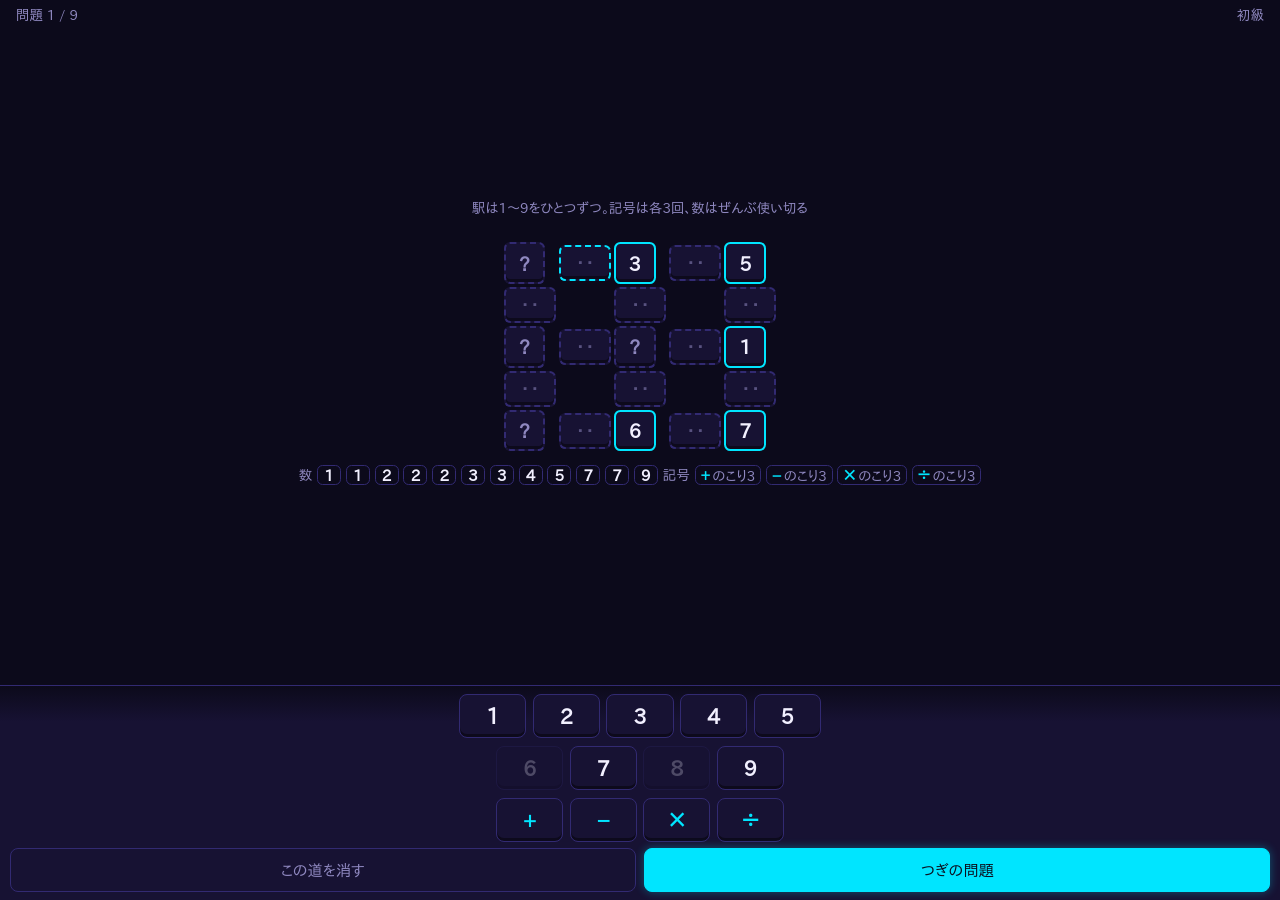
==== commit 08d01716: "カズネクト試作4（数の広場）を公開プレビューへ反映する 制作main 40e9ee0（yofuke-project PR #359）から反映。  - index.html を試作4（数の広場）へ差し替" ====
--- a/kazunect-p1/index.html
+++ b/kazunect-p1/index.html
@@ -3,70 +3,102 @@
 <head>
 <meta charset="utf-8">
 <meta name="viewport" content="width=device-width, initial-scale=1, viewport-fit=cover">
-<title>カズネクト 試作3（道つなぎ）</title>
+<title>カズネクト 試作4（数の広場）</title>
 <!--
-  カズネクト 試作3 — 材料を使い切る道つなぎ
-
-  4度目の形。判定の履歴は README.md。要点だけ:
-    1. 一本の式の穴埋め → 総当たりが最適戦略（「順番に押すのは作業」）
-    2. 交差型 → 縦と横が独立していて道が繋がらない
-    3. ゴールへ着くだけの道つなぎ → 3手で中央159通り。手なりで着く
-  共通原因は「14種類をいつでも自由に選べる」こと。資源が無限だと計画が要らない。
-
-  渡された数を一度ずつ全部使う規則を入れると、道が1〜3通りへ落ちる。
-  「7を最後に使うと9を超える、だから先に使う」という逆算が要る。
-
-  確かめたいのは1点だけ。**間を埋めて先の道が繋がるのが面白いか。**
-
-  正解判定はこの画面に無い。生成器が作った対応表を引くだけ（INC-2026-08-13-005）。
+  カズネクト 試作4 — 数の広場
+
+  7度目の形。判定の履歴は README.md。要点だけ:
+    1. 一本の式の穴埋め   → 総当たりが最適戦略
+    2. 交差型             → 縦と横が独立していて道が繋がらない
+    3〜6. 材料を使い切る道つなぎ → 6回作り直して「今一面白くない」（2026-08-14）
+
+  試作3を測って分かった原因は**規模**だった。
+  「簡単すぎる」を直すために記号も使い切りにしたが、記号は4つしか無いので
+  盤面が4行で頭打ちになる。**難しくした仕組みが、盤面が育たない理由そのもの。**
+  全10問を合わせても置く手は36個しか無かった。
+
+  直し方は、希少さを盤面の大きさに比例させること。記号を各3回にすると12本まで伸びる。
+  駅を3×3に並べて1〜9を1つずつ置くと、**駅が縦の道と横の道の両方に属する**。
+  試作2が落ちた「縦と横が独立」を、共有する駅を増やすことで解く。
+
+  確かめたいのは1点だけ。**盤面が3倍になって、消去法の連鎖が続くのが面白いか。**
+
+  正解判定も計算もこの画面に無い。生成器が作った対応表を引くだけ（INC-2026-08-13-005）。
   見た目は `_nect-shared/nect.css`（コトネクトのアートディレクション）。
 -->
 <link rel="stylesheet" href="nect.css">
 <style>
   /*
-   * 道。**1手ぶんを1行の式として出す。**
+   * 広場。5列×5行の格子に、駅（偶数行・偶数列）と道（残り）を置く。
    *
-   * 最初は `3 □□ ? □□ ?` と、演算子と数だけを並べていた。ようすけさん判定
-   * 「＝を使わないと最初よく分からん」。式に見えないと、何をする画面なのかが伝わらない。
-   * 行ごとに `前の答え 記号 数 = 答え` と読める形にする。
+   *   駅 道 駅 道 駅
+   *   道    道    道
+   *   駅 道 駅 道 駅
+   *   道    道    道
+   *   駅 道 駅 道 駅
    *
-   * 前の行の答えが次の行の頭になる。**間を埋めると次の行の頭が決まる**ことが、
-   * 縦に並べると一目で分かる（企画正本の「繋ぐ」）。
+   * 1画面に収める（2026-08-13・ようすけさん実機報告への対応を継承）。
+   * マスの大きさは画面の幅と高さの小さいほうに従わせ、はみ出す余地を盤面が吸収する。
    */
-  .road { display: flex; flex-direction: column; gap: 0.25rem; align-items: center;
-    --cell: clamp(1.8rem, min(11vw, 5.2vh), 2.8rem); }
-  .row { display: flex; gap: 0.22rem; align-items: center; }
-  .road .nect-tile {
+  .plaza {
+    display: grid;
+    grid-template-columns: repeat(5, auto);
+    gap: 0.2rem;
+    justify-content: center;
+    align-items: center;
+    --cell: clamp(1.7rem, min(9.5vw, 5vh), 2.6rem);
+  }
+  .plaza .nect-tile {
     width: var(--cell); height: var(--cell);
-    font-size: clamp(0.85rem, 4.6vw, 1.25rem);
+    font-size: clamp(0.85rem, 4.4vw, 1.2rem);
     border-radius: 0.4rem;
   }
-  /* 等号は操作対象ではないので、枠を持たせず記号だけを置く。 */
-  .eq { width: calc(var(--cell) * 0.7); text-align: center; color: var(--dim);
-    font-size: clamp(0.8rem, 4vw, 1.1rem); }
-  .station--goal { border-color: var(--hot); color: var(--hot); }
+  /* まだ分かっていない駅。伏せてあるだけで、埋まる場所であることは見せる。 */
   .station--unknown { color: var(--dim); border-style: dashed; }
-  .row.is-current .nect-tile--blank { border-color: var(--accent); }
-  /* まだ手が決まっていない行は、これから来る道として控えめに見せる。 */
-  .row.is-future { opacity: 0.45; }
-
-  .goal-line { font-size: var(--fs-strong); color: var(--dim); text-align: center; }
-  .goal-line b { color: var(--fg); font-size: var(--fs-lead); }
-
-  /* 使う数。使ったら消える。残りが見えることが逆算の材料になる。 */
-  .hand { display: flex; gap: 0.4rem; align-items: center; font-size: var(--fs-aux); color: var(--dim); }
-  .hand-chip {
-    min-width: 1.7rem; padding: 0.15rem 0.35rem; text-align: center;
+  /* 最初から見せてある駅（数独でいうヒントのマス）。 */
+  .station--hint { border-color: var(--accent); }
+
+  /*
+   * 道1本。`記号` と `数` を並べて持つ。**道ごと1つの操作対象**にする。
+   * 記号と数を別々のマスにすると、12本×2＝24個の的を選ぶことになり、
+   * 小さい画面で押し分けられない。
+   */
+  .edge {
+    display: flex; align-items: center; justify-content: center;
+    gap: 0.1rem;
+    min-width: calc(var(--cell) * 1.25);
+    height: calc(var(--cell) * 0.86);
+    padding: 0 0.15rem;
+    border: 2px dashed var(--box-border);
+    border-radius: 0.4rem;
+    background: var(--box-bg);
+    color: var(--accent);
+    font-size: clamp(0.72rem, 3.6vw, 1rem);
+    font-weight: 800;
+    cursor: pointer;
+    box-shadow: var(--bevel);
+    transition: border-color var(--speed) ease, box-shadow var(--speed) ease;
+  }
+  .edge.is-filled { border-style: solid; }
+  .edge.is-selected { border-color: var(--accent); animation: nect-breathe 1.6s ease-in-out infinite; }
+  .edge__op { color: var(--accent); }
+  .edge__num { color: var(--fg); }
+  .edge__slot { color: var(--dim); opacity: 0.55; }
+  .plaza .gap { width: 1px; height: 1px; }
+
+  /* 材料。使ったら消える。残りが見えることが消去法の材料になる。 */
+  .pool { display: flex; flex-wrap: wrap; gap: 0.3rem; justify-content: center; align-items: center; }
+  .pool-chip {
+    min-width: 1.5rem; padding: 0.1rem 0.3rem; text-align: center;
     border: 1px solid var(--box-border); border-radius: 0.35rem;
     color: var(--fg); font-size: var(--fs-body); font-weight: 700;
   }
-  .hand-chip.is-used { opacity: 0.28; text-decoration: line-through; }
-  .hand-chip--op { color: var(--accent); }
-  .hand { flex-wrap: wrap; justify-content: center; }
+  .pool-chip.is-used { opacity: 0.25; text-decoration: line-through; }
+  .pool-chip--op { color: var(--accent); display: inline-flex; align-items: baseline; gap: 0.15rem; }
+  .pool-left { font-size: var(--fs-aux); font-weight: 600; color: var(--dim); }
+  .pool-label { font-size: var(--fs-aux); color: var(--dim); }
 
   .nect-pad button:disabled { opacity: 0.25; cursor: default; }
-  .found-list { display: flex; flex-wrap: wrap; gap: 0.2rem 0.8rem; justify-content: center;
-    font-size: var(--fs-aux); color: var(--dim); min-height: 1.1em; }
 </style>
 </head>
 <body>
@@ -77,13 +109,10 @@
   </header>
 
   <main class="nect-stage">
-    <div class="goal-line" id="goalLine"></div>
-    <p class="nect-note">数も記号も、ぜんぶ一度ずつ使う</p>
-    <div class="road" id="road"></div>
-    <div class="hand" id="hand"></div>
-    <div class="nect-pips" id="pips"></div>
+    <p class="nect-note">駅は1〜9をひとつずつ。記号は各3回、数はぜんぶ使い切る</p>
+    <div class="plaza" id="plaza"></div>
+    <div class="pool" id="pool"></div>
     <div class="nect-msg" id="msg"></div>
-    <div class="found-list" id="foundList"></div>
   </main>
 
   <div class="nect-pad">
@@ -92,143 +121,81 @@
     <div class="nect-pad__row nect-pad__row--ops" id="row3"></div>
   </div>
   <div class="nect-actions">
-    <button id="clear">この行を消す</button>
+    <button id="clear">この道を消す</button>
     <button id="next" class="is-primary">つぎの問題</button>
   </div>
 </div>
 
-<script src="hand-puzzles.js"></script>
+<script src="plaza-puzzles.js"></script>
 <script>
 (function () {
   "use strict";
-  const PUZZLES = window.KAZUNECT_PUZZLES || [];
+  const PUZZLES = window.KAZUNECT_PLAZA || [];
+  const EDGES = window.KAZUNECT_PLAZA_EDGES || [];
   const STEPS = window.KAZUNECT_STEPS || {};   // "元の数|記号|使う数" → 答え
+  const OPS = ["+", "-", "×", "÷"];
+  const OP_QUOTA = 3;
   const $ = (id) => document.getElementById(id);
   const glyph = (t) => (t === "-" ? "−" : t);
 
   let index = 0;
-  /*
-   * 行ごとの手。**どの行から埋めてもよい。**
+  let moves = [];       // 道の番号 → {op, operand} または null
+  let selected = 0;     // いま入力対象の道
+  let pendingOp = null;
+
+  const puzzle = () => PUZZLES[index];
+
+  /**
+   * 各駅の数を求める。**置いた手から辿って決まる分だけ**を出す。
    *
-   * 最初は先頭から順にしか置けなかった。ようすけさん判定「数独のように、ここの
-   * マスにはこれしかあり得ないからまずここを埋める、という解き方ができればいいが、
-   * 頭の中だけで何手も暗算を繰り返すのは普通の子供にはキツい」。
+   * 試作3で学んだこと: 「矛盾しない答えが1つに絞れたら全部見せる」ようにすると、
+   * 数手置いた時点で盤面が残りを教えてしまう。数独は勝手にマスを埋めない。
+   * 隣から辿って決まる分だけを出す。
    *
-   * 順番を強制すると、1手置くために先まで暗算で読む必要が出る。**どこからでも
-   * 置けるようにすると、決まる場所から埋められ、途中の数は盤面が覚えてくれる。**
-   */
-  let moves = [];      // 行番号 → {op, operand} または null
-  let selected = 0;    // いま入力対象の行
-  let pendingOp = null;
-  let found = [];
-
-  const puzzle = () => PUZZLES[index];
-
-  /**
-   * いま置かれている手と矛盾しない道を絞る。
-   *
-   * **計算はここでしない。** 生成器が出した道のうち、置かれた手と全部一致するものを
-   * 残すだけ。同じ計算規則を画面へ書くと片方だけ直されてズレる（INC-2026-08-13-005）。
-   */
-  function consistentRoutes(trial) {
-    const p = puzzle();
-    const state = trial ?? moves;
-    return p.routes.filter((route) =>
-      state.every((m, n) => !m || (route[n].op === m.op && route[n].operand === m.operand)));
-  }
-
-  /**
-   * 各駅の数を求める。**局所的に決まる分だけ**を出す。
-   *
-   * 最初は「矛盾しない道が1本に絞れたら全部見せる」実装にしていたが、それだと
-   * 2行埋めた時点で途中の駅が全部現れ、**盤面が答えを教えてしまう**。
-   * 数独は勝手にマスを埋めない。隣から辿って決まる分だけを出す。
-   *
-   *   前向き: スタートが分かっていて、その行が埋まっていれば、次の駅が決まる
-   *   後ろ向き: ゴールが分かっていて、その行が埋まっていれば、手前の駅が決まる
-   *
-   * 両端から埋めれば真ん中で出会う。これが「ここしかあり得ない場所から埋める」遊び。
+   * **計算はここでしない。** 生成器が渡した対応表を引くだけ（INC-2026-08-13-005）。
    */
   function stationValues() {
     const p = puzzle();
-    const n = p.hand.length;
-    const known = new Array(n + 1).fill(null);
-    known[0] = Number(p.start);
-    known[n] = Number(p.goal);
-    /*
-     * 最初から見せる駅（数独でいうヒントのマス）。
-     *
-     * 鎖の手がかりは両端しか無いので、これが無いと「どの行も決まらない」状態が生まれ、
-     * 当てずっぽうで置くしかなくなる。生成器は**この駅を見せた状態で論理だけで解ける**
-     * ことを確かめた問題だけを出している（ようすけさん指摘「そういうロジックで
-     * 解いていけるように問題を作る必要もある」）。
-     */
-    for (const [i, v] of Object.entries(p.given ?? {})) known[Number(i)] = v;
-
-    // 決まるものが無くなるまで、前向き・後ろ向きの両方を繰り返す。
-    for (let pass = 0; pass < n + 1; pass++) {
-      for (let i = 0; i < n; i++) {
-        const m = moves[i];
-        if (!m) continue;
-        if (known[i] !== null && known[i + 1] === null) {
-          const to = STEPS[`${known[i]}|${m.op}|${m.operand}`];
-          if (to !== undefined) known[i + 1] = to;
+    const known = new Array(9).fill(null);
+    for (const [i, v] of Object.entries(p.hints)) known[Number(i)] = v;
+
+    for (let pass = 0; pass < EDGES.length; pass++) {
+      let moved = false;
+      EDGES.forEach(([a, b], e) => {
+        const m = moves[e];
+        if (!m) return;
+        if (known[a] !== null && known[b] === null) {
+          const to = STEPS[`${known[a]}|${m.op}|${m.operand}`];
+          if (to !== undefined) { known[b] = to; moved = true; }
         }
-        if (known[i + 1] !== null && known[i] === null) {
-          // 同じ手で目的の数になる「元の数」を1〜9から探す。複数あれば決まらない。
-          const cands = [];
+        if (known[b] !== null && known[a] === null) {
+          // 同じ手でその駅になる「元の数」を1〜9から探す。複数あれば決まらない。
+          const c = [];
           for (let x = 1; x <= 9; x++) {
-            if (STEPS[`${x}|${m.op}|${m.operand}`] === known[i + 1]) cands.push(x);
+            if (STEPS[`${x}|${m.op}|${m.operand}`] === known[b]) c.push(x);
           }
-          if (cands.length === 1) known[i] = cands[0];
+          if (c.length === 1) { known[a] = c[0]; moved = true; }
         }
-      }
+      });
+      if (!moved) break;
     }
     return known;
   }
 
-  function load(i) {
-    index = i;
-    moves = new Array(PUZZLES[i].hand.length).fill(null);
-    selected = 0;
-    pendingOp = null;
-    found = [];
-    setMsg("", false);
-    render();
-  }
-
-  function setMsg(text, warn) {
-    const el = $("msg");
-    el.textContent = text;
-    el.className = "nect-msg" + (warn ? " nect-msg--warn" : "");
-  }
-
-  const remainingHand = () => {
-    const p = puzzle();
-    const used = moves.filter(Boolean).map((m) => m.operand);
-    const rest = [...p.hand];
-    for (const u of used) {
-      const at = rest.indexOf(u);
+  const remainingNums = () => {
+    const rest = [...puzzle().pool];
+    for (const m of moves) {
+      if (!m) continue;
+      const at = rest.indexOf(m.operand);
       if (at !== -1) rest.splice(at, 1);
     }
     return rest;
   };
 
-  /**
-   * まだ使っていない記号。**記号も使い切り。**
-   *
-   * 数だけを希少にすると、上級（同時に3個の候補を抱える）が実測2件しか作れなかった。
-   * 記号も希少にすると170件になり、消去法が「どの数を」と「どの記号を」の
-   * 二次元になる（数独の行と列と同じ構造）。
-   */
   const remainingOps = () => {
-    const used = moves.filter(Boolean).map((m) => m.op);
-    const rest = ["+", "-", "×", "÷"];
-    for (const u of used) {
-      const at = rest.indexOf(u);
-      if (at !== -1) rest.splice(at, 1);
-    }
-    return rest;
+    const left = Object.fromEntries(OPS.map((o) => [o, OP_QUOTA]));
+    for (const m of moves) if (m) left[m.op]--;
+    return left;
   };
 
   function tile(cls, text) {
@@ -242,134 +209,151 @@
     const p = puzzle();
     $("progress").textContent = `問題 ${index + 1} / ${PUZZLES.length}`;
     $("band").textContent = p.band;
-    $("goalLine").innerHTML = `<b>${p.start}</b> から <b>${p.goal}</b> へ`;
-
-    const road = $("road");
-    road.innerHTML = "";
+
+    const plaza = $("plaza");
+    plaza.innerHTML = "";
     const known = stationValues();
 
-    for (let n = 0; n < p.hand.length; n++) {
-      const m = moves[n];
-      const last = n === p.hand.length - 1;
-      const from = known[n];
-      const to = known[n + 1];
-
-      const row = document.createElement("div");
-      row.className = "row" + (n === selected ? " is-current" : "");
-      // 行をタップして、そこから埋められる。決まる場所から手をつけられるようにする。
-      row.addEventListener("click", () => { selected = n; pendingOp = null; render(); });
-
-      const fromText = from === null ? "?" : String(from);
-      row.appendChild(tile(
-        "nect-tile " + (fromText === "?" ? "station--unknown" : "nect-tile--fixed"), fromText));
-
-      const opText = m ? glyph(m.op) : (n === selected && pendingOp ? glyph(pendingOp) : "");
-      const numText = m ? m.operand : "";
-      row.appendChild(tile("nect-tile nect-tile--blank" + (opText ? " is-filled" : ""), opText));
-      row.appendChild(tile("nect-tile nect-tile--blank" + (numText ? " is-filled" : ""), numText));
-      row.appendChild(tile("eq", "="));
-
-      const toText = to === null ? "?" : String(to);
-      row.appendChild(tile(
-        "nect-tile " + (toText === "?" ? "station--unknown" : "nect-tile--fixed")
-        + (last ? " station--goal" : ""), toText));
-      road.appendChild(row);
-    }
-
-    const hand = $("hand");
-    hand.innerHTML = "<span>使う</span>";
-    const rest = remainingHand();
+    // 5×5の格子へ、駅と道を置く。
+    for (let gr = 0; gr < 5; gr++) {
+      for (let gc = 0; gc < 5; gc++) {
+        const r = gr / 2, c = gc / 2;
+        let el;
+        if (gr % 2 === 0 && gc % 2 === 0) {
+          const s = r * 3 + c;
+          const v = known[s];
+          const isHint = p.hints[s] !== undefined;
+          el = tile("nect-tile " + (v === null ? "station--unknown"
+            : "nect-tile--fixed" + (isHint ? " station--hint" : "")), v === null ? "?" : String(v));
+        } else if (gr % 2 === 0) {
+          el = edgeEl(r * 2 + (gc - 1) / 2);                 // 横の道
+        } else if (gc % 2 === 0) {
+          el = edgeEl(6 + c * 2 + (gr - 1) / 2);             // 縦の道
+        } else {
+          el = tile("gap", "");
+        }
+        el.style.gridRow = gr + 1;
+        el.style.gridColumn = gc + 1;
+        plaza.appendChild(el);
+      }
+    }
+
+    const pool = $("pool");
+    pool.innerHTML = "";
+    pool.appendChild(tile("pool-label", "数"));
+    const rest = remainingNums();
     const restCopy = [...rest];
-    for (const d of p.hand) {
+    for (const d of p.pool) {
       const at = restCopy.indexOf(d);
       const used = at === -1;
       if (!used) restCopy.splice(at, 1);
-      hand.appendChild(tile("hand-chip" + (used ? " is-used" : ""), d));
-    }
-    // 記号も使い切り。残りが見えることが消去法の材料になる。
-    const restOps = remainingOps();
-    for (const o of ["+", "-", "×", "÷"]) {
-      hand.appendChild(tile("hand-chip hand-chip--op" + (restOps.includes(o) ? "" : " is-used"), glyph(o)));
-    }
-
-    const pips = $("pips");
-    pips.innerHTML = "";
-    for (let k = 0; k < p.routes.length; k++) {
-      pips.appendChild(tile("nect-pip" + (found.includes(k) ? " is-on" : ""), ""));
-    }
-
-    $("foundList").innerHTML = found.map((k) => {
-      const r = p.routes[k];
-      return `<span>${p.start} ${r.map((s) => glyph(s.op) + s.operand).join(" ")}</span>`;
-    }).join("");
+      pool.appendChild(tile("pool-chip" + (used ? " is-used" : ""), d));
+    }
+    pool.appendChild(tile("pool-label", "記号"));
+    const opLeft = remainingOps();
+    for (const o of OPS) {
+      /*
+       * 記号と残り回数は**別の字**にする。`+3` と1つに並べると「3を足す」に読める
+       * （実機の見た目で確認）。記号を大きく、残りを小さく添える。
+       */
+      const chip = tile("pool-chip pool-chip--op" + (opLeft[o] === 0 ? " is-used" : ""), "");
+      const g = document.createElement("span");
+      g.textContent = glyph(o);
+      const left = document.createElement("span");
+      left.className = "pool-left";
+      left.textContent = `のこり${opLeft[o]}`;
+      chip.append(g, left);
+      pool.appendChild(chip);
+    }
 
     // 使える数・記号だけを押せるようにする。押してから弾かれるより、押せないほうが早い。
     for (const b of document.querySelectorAll("#row1 button, #row2 button")) {
       b.disabled = !rest.includes(b.dataset.value);
     }
     for (const b of document.querySelectorAll("#row3 button")) {
-      b.disabled = !restOps.includes(b.dataset.value);
+      b.disabled = opLeft[b.dataset.value] === 0;
     }
     $("next").textContent = index + 1 >= PUZZLES.length ? "さいしょへ" : "つぎの問題";
   }
 
+  function edgeEl(e) {
+    const m = moves[e];
+    const el = document.createElement("div");
+    el.className = "edge" + (m ? " is-filled" : "") + (e === selected ? " is-selected" : "");
+    // 画面へ並べる順（格子を左上から走査）と道の番号は一致しない。番号を持たせておく。
+    el.dataset.edge = String(e);
+    const op = m ? glyph(m.op) : (e === selected && pendingOp ? glyph(pendingOp) : "");
+    const num = m ? m.operand : "";
+    const opEl = document.createElement("span");
+    opEl.className = op ? "edge__op" : "edge__slot";
+    opEl.textContent = op || "・";
+    const numEl = document.createElement("span");
+    numEl.className = num ? "edge__num" : "edge__slot";
+    numEl.textContent = num || "・";
+    el.append(opEl, numEl);
+    el.addEventListener("click", () => { selected = e; pendingOp = null; render(); });
+    return el;
+  }
+
+  function reject(text) {
+    pendingOp = null;
+    render();
+    const plaza = $("plaza");
+    plaza.classList.add("nect-rejected");
+    setMsg(text, true);
+    setTimeout(() => plaza.classList.remove("nect-rejected"), 300);
+  }
+
+  function setMsg(text, warn) {
+    const el = $("msg");
+    el.textContent = text;
+    el.className = "nect-msg" + (warn ? " nect-msg--warn" : "");
+  }
+
   function place(kind, value) {
-    const p = puzzle();
-
     if (kind === "op") { pendingOp = value; render(); return; }
     if (pendingOp === null) { setMsg("さきに記号をえらぶ", true); return; }
 
     /*
-     * **その場で分かる範囲だけを弾く。** 元の数が分かっている行で、その手が
-     * 成り立たない（9を超える・0以下になる・割り切れない）場合だけ拒む。
+     * **その場で分かる範囲だけを弾く。**
      *
-     * 「どの道にも合わないから」という理由で拒むのはやめた。それをやると、
-     * 押して弾かれるのを繰り返すだけで正解に辿り着けてしまい、総当たりが
-     * また最適戦略になる（試作1で潰したはずの問題が別の形で戻る）。
-     * 数独と同じで、局所的に置ける手は置けてよく、間違いは後で分かる。
+     * 「どの解にも合わないから」という理由で拒むのはやめる。それをやると、押して
+     * 弾かれるのを繰り返すだけで正解に辿り着けてしまい、総当たりがまた最適戦略に
+     * なる（試作1で潰したはずの問題が別の形で戻る）。
+     *
+     * 弾くのは、盤面を見れば人にも分かる2つだけ。
+     *   1. その手では1〜9からはみ出す（割り切れないを含む）
+     *   2. できる駅の数が、すでに別の駅で使われている（1〜9をひとつずつ）
      */
     const known = stationValues();
-    if (known[selected] !== null
-        && STEPS[`${known[selected]}|${pendingOp}|${value}`] === undefined) {
-      pendingOp = null;
-      render();
-      const road = $("road");
-      road.classList.add("nect-rejected");
-      setMsg("その手では1〜9からはみ出す", true);
-      setTimeout(() => road.classList.remove("nect-rejected"), 300);
-      return;
-    }
-
-    const trial = moves.slice();
-    trial[selected] = { op: pendingOp, operand: value };
-    moves = trial;
+    const [a, b] = EDGES[selected];
+    if (known[a] !== null) {
+      const to = STEPS[`${known[a]}|${pendingOp}|${value}`];
+      if (to === undefined) { reject("その手では1〜9からはみ出す"); return; }
+      if (known[b] === null && known.includes(to)) { reject(`${to}の駅はもうある`); return; }
+      if (known[b] !== null && to !== known[b]) { reject("その手では先の駅に合わない"); return; }
+    }
+
+    moves[selected] = { op: pendingOp, operand: value };
     pendingOp = null;
-    // 次に空いている行へ送る。無ければその場に留まる。
     const nextEmpty = moves.findIndex((m) => m === null);
     if (nextEmpty !== -1) selected = nextEmpty;
     render();
-    $("road").classList.add("nect-connected");
-    setTimeout(() => $("road").classList.remove("nect-connected"), 500);
+    $("plaza").classList.add("nect-connected");
+    setTimeout(() => $("plaza").classList.remove("nect-connected"), 500);
 
     if (moves.every(Boolean)) finish();
     else setMsg("繋がった", false);
   }
 
+  /**
+   * 全部置けたかを確かめる。**答えは一意**（解答器が強制される手だけで解けた問題しか
+   * 出していない）ので、生成器が渡した解と突き合わせるだけ。ここでも計算はしない。
+   */
   function finish() {
     const p = puzzle();
-    const key = moves.map((m) => `${m.op}${m.operand}`).join(" ");
-    const hit = p.accepted[key];
-    if (hit === undefined) { setMsg("この道ではゴールに届かない", true); return; }
-    if (found.includes(hit)) { setMsg("それはもう見つけた道", true); return; }
-
-    found.push(hit);
-    render();
-    const left = p.routes.length - found.length;
-    setMsg(left === 0 ? "ぜんぶ繋がった" : `ゴール　のこり ${left} 通り`, false);
-    if (left > 0) setTimeout(() => {
-      moves = new Array(p.hand.length).fill(null);
-      selected = 0; pendingOp = null; render();
-    }, 900);
+    const ok = p.edges.every((e, i) => moves[i].op === e.op && moves[i].operand === e.operand);
+    setMsg(ok ? "ぜんぶ繋がった" : "どこかの道が合っていない", !ok);
   }
 
   const fill = (row, list, kind) => {
@@ -383,24 +367,37 @@
   };
   fill($("row1"), ["1", "2", "3", "4", "5"], "num");
   fill($("row2"), ["6", "7", "8", "9"], "num");
-  fill($("row3"), ["+", "-", "×", "÷"], "op");
+  fill($("row3"), OPS, "op");
 
   $("clear").addEventListener("click", () => {
     /*
-     * 選んでいる行だけを消す。全部やり直させない（数独で1マス消すのと同じ感覚）。
-     * ただし全部埋まっている時と、選んだ行がもともと空の時は、まとめて消す。
+     * 選んでいる道だけを消す。全部やり直させない（数独で1マス消すのと同じ感覚）。
+     *
+     * 試作3には「全部埋まっている時はまとめて消す」という例外があった。3〜4手の
+     * 盤面ではそれでよかったが、**12本では置き違いが1本あるだけで全部消える**。
+     * 直したい1本を選んで消せることのほうが大事なので、例外を外した。
+     * まとめて消したい時は、まだ空いている道を選んでから押す。
      */
-    if (moves.every(Boolean) || !moves[selected]) moves = new Array(puzzle().hand.length).fill(null);
+    if (!moves[selected]) moves = new Array(EDGES.length).fill(null);
     else moves[selected] = null;
-    selected = moves.findIndex((m) => m === null);
-    if (selected === -1) selected = 0;
+    const empty = moves.findIndex((m) => m === null);
+    selected = empty === -1 ? 0 : empty;
     pendingOp = null;
     setMsg("", false);
     render();
   });
+
+  function load(i) {
+    index = i;
+    moves = new Array(EDGES.length).fill(null);
+    selected = 0;
+    pendingOp = null;
+    setMsg("", false);
+    render();
+  }
   $("next").addEventListener("click", () => load((index + 1) % PUZZLES.length));
 
-  if (PUZZLES.length === 0) $("msg").textContent = "問題データが読み込めていません（hand-puzzles.js）";
+  if (PUZZLES.length === 0) $("msg").textContent = "問題データが読み込めていません（plaza-puzzles.js）";
   else load(0);
 })();
 </script>
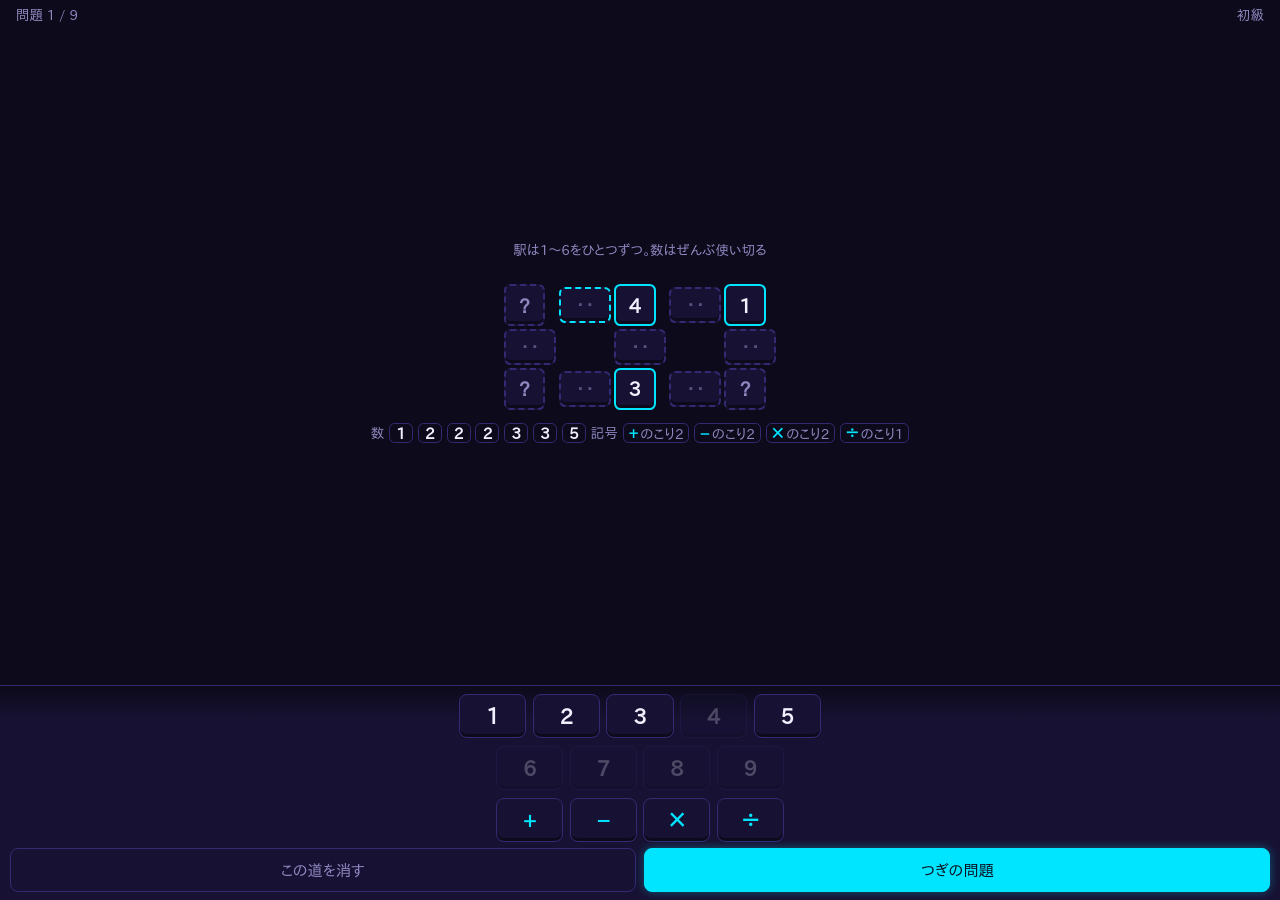
==== commit 53932ed7: "カズネクト試作4の難易度を作り直した版をPagesへ反映する 初級が人の手で解けなかった問題への対応（制作repo PR #367）。盤面を帯ごとに 変え（初級2×3・中級2×4・上級3×3）、1本の" ====
--- a/kazunect-p1/index.html
+++ b/kazunect-p1/index.html
@@ -42,7 +42,7 @@
    */
   .plaza {
     display: grid;
-    grid-template-columns: repeat(5, auto);
+    grid-template-columns: repeat(var(--cols, 5), auto);
     gap: 0.2rem;
     justify-content: center;
     align-items: center;
@@ -109,7 +109,7 @@
   </header>
 
   <main class="nect-stage">
-    <p class="nect-note">駅は1〜9をひとつずつ。記号は各3回、数はぜんぶ使い切る</p>
+    <p class="nect-note" id="rule"></p>
     <div class="plaza" id="plaza"></div>
     <div class="pool" id="pool"></div>
     <div class="nect-msg" id="msg"></div>
@@ -131,10 +131,22 @@
 (function () {
   "use strict";
   const PUZZLES = window.KAZUNECT_PLAZA || [];
-  const EDGES = window.KAZUNECT_PLAZA_EDGES || [];
   const STEPS = window.KAZUNECT_STEPS || {};   // "元の数|記号|使う数" → 答え
   const OPS = ["+", "-", "×", "÷"];
-  const OP_QUOTA = 3;
+
+  /*
+   * 盤面の大きさは問題ごとに違う（初級2×3・中級2×4・上級3×3）。
+   * **1手あたりの重さを人が数えられる大きさに固定したまま、長さで難易度を作る**
+   * ため（2026-08-16。`tools/gen-plaza.mjs` 冒頭）。
+   * 道の並びは生成器と同じ規則で作る。横をぜんぶ並べてから縦。
+   */
+  const edgesOf = (p) => {
+    const E = [];
+    for (let r = 0; r < p.rows; r++) for (let c = 0; c < p.cols - 1; c++) E.push([r * p.cols + c, r * p.cols + c + 1]);
+    for (let c = 0; c < p.cols; c++) for (let r = 0; r < p.rows - 1; r++) E.push([r * p.cols + c, (r + 1) * p.cols + c]);
+    return E;
+  };
+  const stationCount = (p) => p.rows * p.cols;
   const $ = (id) => document.getElementById(id);
   const glyph = (t) => (t === "-" ? "−" : t);
 
@@ -156,7 +168,9 @@
    */
   function stationValues() {
     const p = puzzle();
-    const known = new Array(9).fill(null);
+    const EDGES = edgesOf(p);
+    const hi = stationCount(p);
+    const known = new Array(hi).fill(null);
     for (const [i, v] of Object.entries(p.hints)) known[Number(i)] = v;
 
     for (let pass = 0; pass < EDGES.length; pass++) {
@@ -169,9 +183,9 @@
           if (to !== undefined) { known[b] = to; moved = true; }
         }
         if (known[b] !== null && known[a] === null) {
-          // 同じ手でその駅になる「元の数」を1〜9から探す。複数あれば決まらない。
+          // 同じ手でその駅になる「元の数」を1〜(駅の数)から探す。複数あれば決まらない。
           const c = [];
-          for (let x = 1; x <= 9; x++) {
+          for (let x = 1; x <= hi; x++) {
             if (STEPS[`${x}|${m.op}|${m.operand}`] === known[b]) c.push(x);
           }
           if (c.length === 1) { known[a] = c[0]; moved = true; }
@@ -193,7 +207,7 @@
   };
 
   const remainingOps = () => {
-    const left = Object.fromEntries(OPS.map((o) => [o, OP_QUOTA]));
+    const left = Object.fromEntries(OPS.map((o) => [o, puzzle().quota[o] ?? 0]));
     for (const m of moves) if (m) left[m.op]--;
     return left;
   };
@@ -209,26 +223,29 @@
     const p = puzzle();
     $("progress").textContent = `問題 ${index + 1} / ${PUZZLES.length}`;
     $("band").textContent = p.band;
+    $("rule").textContent = `駅は1〜${stationCount(p)}をひとつずつ。数はぜんぶ使い切る`;
 
     const plaza = $("plaza");
     plaza.innerHTML = "";
     const known = stationValues();
-
-    // 5×5の格子へ、駅と道を置く。
-    for (let gr = 0; gr < 5; gr++) {
-      for (let gc = 0; gc < 5; gc++) {
+    const gRows = p.rows * 2 - 1, gCols = p.cols * 2 - 1;
+    plaza.style.setProperty("--cols", String(gCols));
+
+    // (駅の数×2-1) の格子へ、駅と道を置く。
+    for (let gr = 0; gr < gRows; gr++) {
+      for (let gc = 0; gc < gCols; gc++) {
         const r = gr / 2, c = gc / 2;
         let el;
         if (gr % 2 === 0 && gc % 2 === 0) {
-          const s = r * 3 + c;
+          const s = r * p.cols + c;
           const v = known[s];
           const isHint = p.hints[s] !== undefined;
           el = tile("nect-tile " + (v === null ? "station--unknown"
             : "nect-tile--fixed" + (isHint ? " station--hint" : "")), v === null ? "?" : String(v));
         } else if (gr % 2 === 0) {
-          el = edgeEl(r * 2 + (gc - 1) / 2);                 // 横の道
+          el = edgeEl(r * (p.cols - 1) + (gc - 1) / 2);                        // 横の道
         } else if (gc % 2 === 0) {
-          el = edgeEl(6 + c * 2 + (gr - 1) / 2);             // 縦の道
+          el = edgeEl(p.rows * (p.cols - 1) + c * (p.rows - 1) + (gr - 1) / 2); // 縦の道
         } else {
           el = tile("gap", "");
         }
@@ -326,7 +343,7 @@
      *   2. できる駅の数が、すでに別の駅で使われている（1〜9をひとつずつ）
      */
     const known = stationValues();
-    const [a, b] = EDGES[selected];
+    const [a, b] = edgesOf(puzzle())[selected];
     if (known[a] !== null) {
       const to = STEPS[`${known[a]}|${pendingOp}|${value}`];
       if (to === undefined) { reject("その手では1〜9からはみ出す"); return; }
@@ -378,7 +395,7 @@
      * 直したい1本を選んで消せることのほうが大事なので、例外を外した。
      * まとめて消したい時は、まだ空いている道を選んでから押す。
      */
-    if (!moves[selected]) moves = new Array(EDGES.length).fill(null);
+    if (!moves[selected]) moves = new Array(edgesOf(puzzle()).length).fill(null);
     else moves[selected] = null;
     const empty = moves.findIndex((m) => m === null);
     selected = empty === -1 ? 0 : empty;
@@ -389,7 +406,7 @@
 
   function load(i) {
     index = i;
-    moves = new Array(EDGES.length).fill(null);
+    moves = new Array(edgesOf(puzzle()).length).fill(null);
     selected = 0;
     pendingOp = null;
     setMsg("", false);
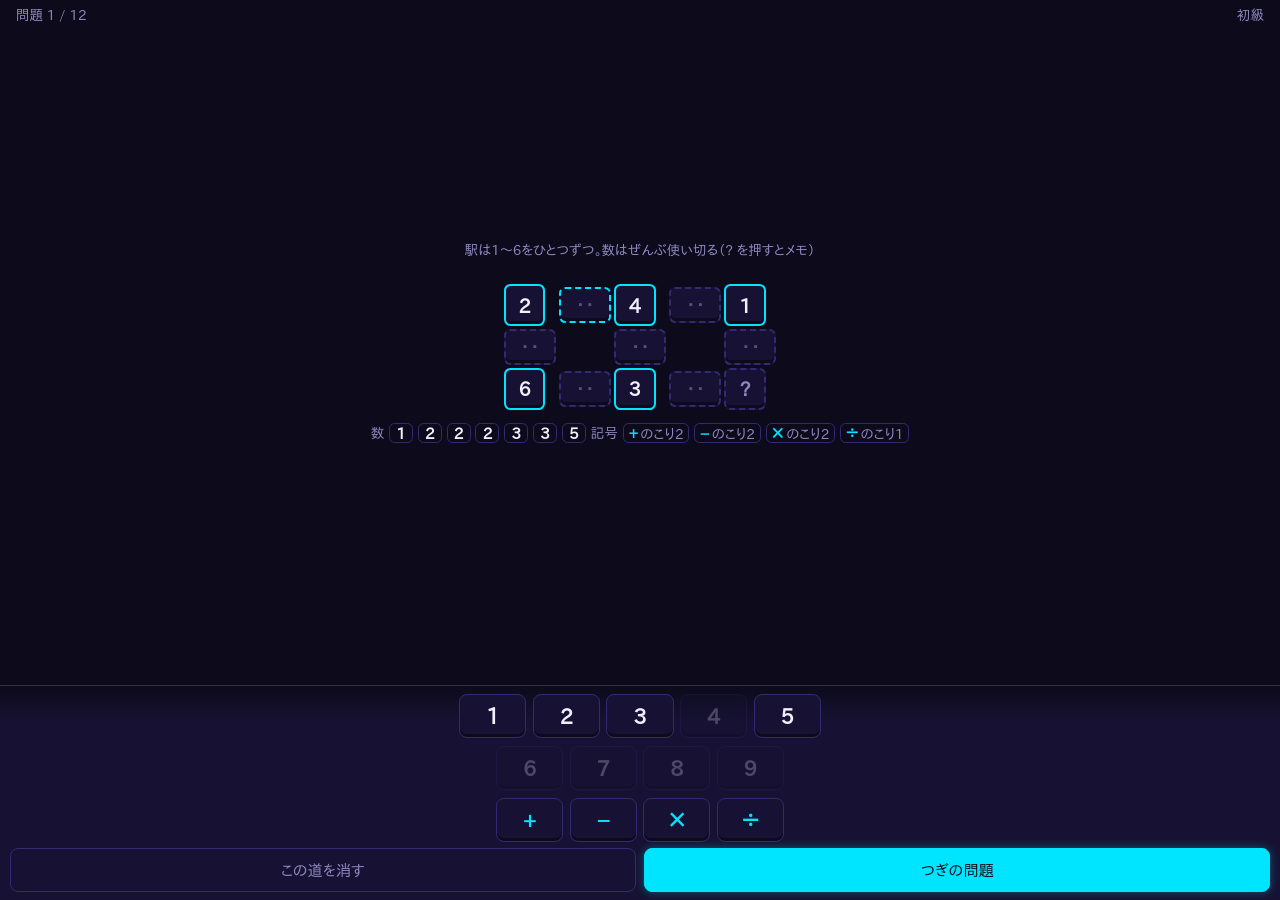
==== commit 0b2323ce: "カズネクトへ候補メモと超級を反映する 伏せた駅に候補の数字をマークできるメモ機能と、メモ必須の超級（伏せ4個）を 追加した版（制作repo PR #370）。  Co-Authored-By: Cla" ====
--- a/kazunect-p1/index.html
+++ b/kazunect-p1/index.html
@@ -54,7 +54,24 @@
     border-radius: 0.4rem;
   }
   /* まだ分かっていない駅。伏せてあるだけで、埋まる場所であることは見せる。 */
-  .station--unknown { color: var(--dim); border-style: dashed; }
+  .station--unknown { color: var(--dim); border-style: dashed; position: relative; }
+  /* いまメモを書く対象に選んでいる駅。 */
+  .station--picked { border-color: var(--accent); border-style: solid; animation: nect-breathe 1.6s ease-in-out infinite; }
+  /*
+   * 自分で書いた候補メモ（数独の鉛筆メモ）。**機械は何も計算しない。**
+   * 目立つ色で小さく並べ、消したい数字だけ消せる（2026-08-16・ようすけさん要望）。
+   */
+  .station__notes {
+    position: absolute; inset: 1px;
+    display: grid; gap: 0;
+    align-items: center; justify-items: center;
+    font-size: clamp(0.4rem, 1.9vw, 0.55rem);
+    line-height: 1;
+    color: var(--accent);
+    font-weight: 700;
+    pointer-events: none;
+  }
+  .station__notes span { opacity: 0.95; }
   /* 最初から見せてある駅（数独でいうヒントのマス）。 */
   .station--hint { border-color: var(--accent); }
 
@@ -154,6 +171,13 @@
   let moves = [];       // 道の番号 → {op, operand} または null
   let selected = 0;     // いま入力対象の道
   let pendingOp = null;
+  /*
+   * 駅の候補メモ（駅の番号 → 数字のSet）。**プレイヤーが自分で書く。**
+   * 機械が候補を計算して見せるのとは別物で、こちらは総当たりの助けにならない
+   * （2026-08-16・ようすけさん要望。数独の鉛筆メモと同じ）。
+   */
+  let notes = [];
+  let pickedStation = null;   // メモを書く対象に選んでいる駅。選んでいなければ null
 
   const puzzle = () => PUZZLES[index];
 
@@ -223,11 +247,19 @@
     const p = puzzle();
     $("progress").textContent = `問題 ${index + 1} / ${PUZZLES.length}`;
     $("band").textContent = p.band;
-    $("rule").textContent = `駅は1〜${stationCount(p)}をひとつずつ。数はぜんぶ使い切る`;
+    $("rule").textContent = `駅は1〜${stationCount(p)}をひとつずつ。数はぜんぶ使い切る（? を押すとメモ）`;
 
     const plaza = $("plaza");
     plaza.innerHTML = "";
     const known = stationValues();
+    /*
+     * 決まった駅のメモは役目を終えるので消す。選んだままにもしない。
+     * 残すと「もう答えが出ているマスに候補が並ぶ」ことになり、盤面が嘘をつく。
+     */
+    for (let i = 0; i < known.length; i++) {
+      if (known[i] !== null && notes[i] && notes[i].size) notes[i] = new Set();
+    }
+    if (pickedStation !== null && known[pickedStation] !== null) pickedStation = null;
     const gRows = p.rows * 2 - 1, gCols = p.cols * 2 - 1;
     plaza.style.setProperty("--cols", String(gCols));
 
@@ -238,10 +270,7 @@
         let el;
         if (gr % 2 === 0 && gc % 2 === 0) {
           const s = r * p.cols + c;
-          const v = known[s];
-          const isHint = p.hints[s] !== undefined;
-          el = tile("nect-tile " + (v === null ? "station--unknown"
-            : "nect-tile--fixed" + (isHint ? " station--hint" : "")), v === null ? "?" : String(v));
+          el = stationEl(s, known[s], p.hints[s] !== undefined);
         } else if (gr % 2 === 0) {
           el = edgeEl(r * (p.cols - 1) + (gc - 1) / 2);                        // 横の道
         } else if (gc % 2 === 0) {
@@ -284,13 +313,53 @@
     }
 
     // 使える数・記号だけを押せるようにする。押してから弾かれるより、押せないほうが早い。
+    const noteMode = pickedStation !== null;
     for (const b of document.querySelectorAll("#row1 button, #row2 button")) {
-      b.disabled = !rest.includes(b.dataset.value);
+      const n = Number(b.dataset.value);
+      /*
+       * メモの時は「駅に入りうる数」＝1〜駅の数のうち、まだ盤面に出ていないもの。
+       * ここまでは盤面を見れば人にも分かる範囲なので、機械が推理を肩代わりしたことにならない。
+       */
+      b.disabled = noteMode
+        ? (n > stationCount(p) || known.includes(n))
+        : !rest.includes(b.dataset.value);
     }
     for (const b of document.querySelectorAll("#row3 button")) {
-      b.disabled = opLeft[b.dataset.value] === 0;
+      b.disabled = noteMode || opLeft[b.dataset.value] === 0;
     }
     $("next").textContent = index + 1 >= PUZZLES.length ? "さいしょへ" : "つぎの問題";
+  }
+
+  /**
+   * 駅のマス。分かっていない駅は、押すとメモを書く対象になる。
+   * 決まった駅にはメモを置かない（決まった時点で消える）。
+   */
+  function stationEl(s, v, isHint) {
+    if (v !== null) {
+      return tile("nect-tile nect-tile--fixed" + (isHint ? " station--hint" : ""), String(v));
+    }
+    const mark = notes[s] ?? new Set();
+    const el = tile("nect-tile station--unknown" + (s === pickedStation ? " station--picked" : ""),
+      mark.size ? "" : "?");
+    if (mark.size) {
+      const box = document.createElement("div");
+      box.className = "station__notes";
+      const cols = mark.size <= 4 ? 2 : 3;
+      box.style.gridTemplateColumns = `repeat(${cols}, 1fr)`;
+      for (const n of [...mark].sort((a, b) => a - b)) {
+        const t = document.createElement("span");
+        t.textContent = String(n);
+        box.appendChild(t);
+      }
+      el.appendChild(box);
+    }
+    el.addEventListener("click", () => {
+      pickedStation = pickedStation === s ? null : s;
+      pendingOp = null;
+      setMsg(pickedStation === null ? "" : "数字を押すとメモを書く／消す", false);
+      render();
+    });
+    return el;
   }
 
   function edgeEl(e) {
@@ -308,7 +377,7 @@
     numEl.className = num ? "edge__num" : "edge__slot";
     numEl.textContent = num || "・";
     el.append(opEl, numEl);
-    el.addEventListener("click", () => { selected = e; pendingOp = null; render(); });
+    el.addEventListener("click", () => { selected = e; pickedStation = null; pendingOp = null; render(); });
     return el;
   }
 
@@ -328,6 +397,20 @@
   }
 
   function place(kind, value) {
+    /*
+     * 駅を選んでいる間は、数字がメモの書き込み／消しになる。
+     * **正しいかどうかは判定しない。** 判定すると、押して確かめる総当たりが最適戦略に戻る
+     * （`index.html` の place() 冒頭の方針と同じ理由）。
+     */
+    if (pickedStation !== null) {
+      if (kind === "op") { setMsg("駅に書けるのは数字のメモだけ", true); return; }
+      const set = notes[pickedStation] ?? new Set();
+      const n = Number(value);
+      if (set.has(n)) set.delete(n); else set.add(n);
+      notes[pickedStation] = set;
+      render();
+      return;
+    }
     if (kind === "op") { pendingOp = value; render(); return; }
     if (pendingOp === null) { setMsg("さきに記号をえらぶ", true); return; }
 
@@ -395,6 +478,13 @@
      * 直したい1本を選んで消せることのほうが大事なので、例外を外した。
      * まとめて消したい時は、まだ空いている道を選んでから押す。
      */
+    // 駅を選んでいる時は、その駅のメモだけ消す。
+    if (pickedStation !== null) {
+      notes[pickedStation] = new Set();
+      setMsg("", false);
+      render();
+      return;
+    }
     if (!moves[selected]) moves = new Array(edgesOf(puzzle()).length).fill(null);
     else moves[selected] = null;
     const empty = moves.findIndex((m) => m === null);
@@ -407,6 +497,8 @@
   function load(i) {
     index = i;
     moves = new Array(edgesOf(puzzle()).length).fill(null);
+    notes = new Array(stationCount(puzzle())).fill(null).map(() => new Set());
+    pickedStation = null;
     selected = 0;
     pendingOp = null;
     setMsg("", false);
